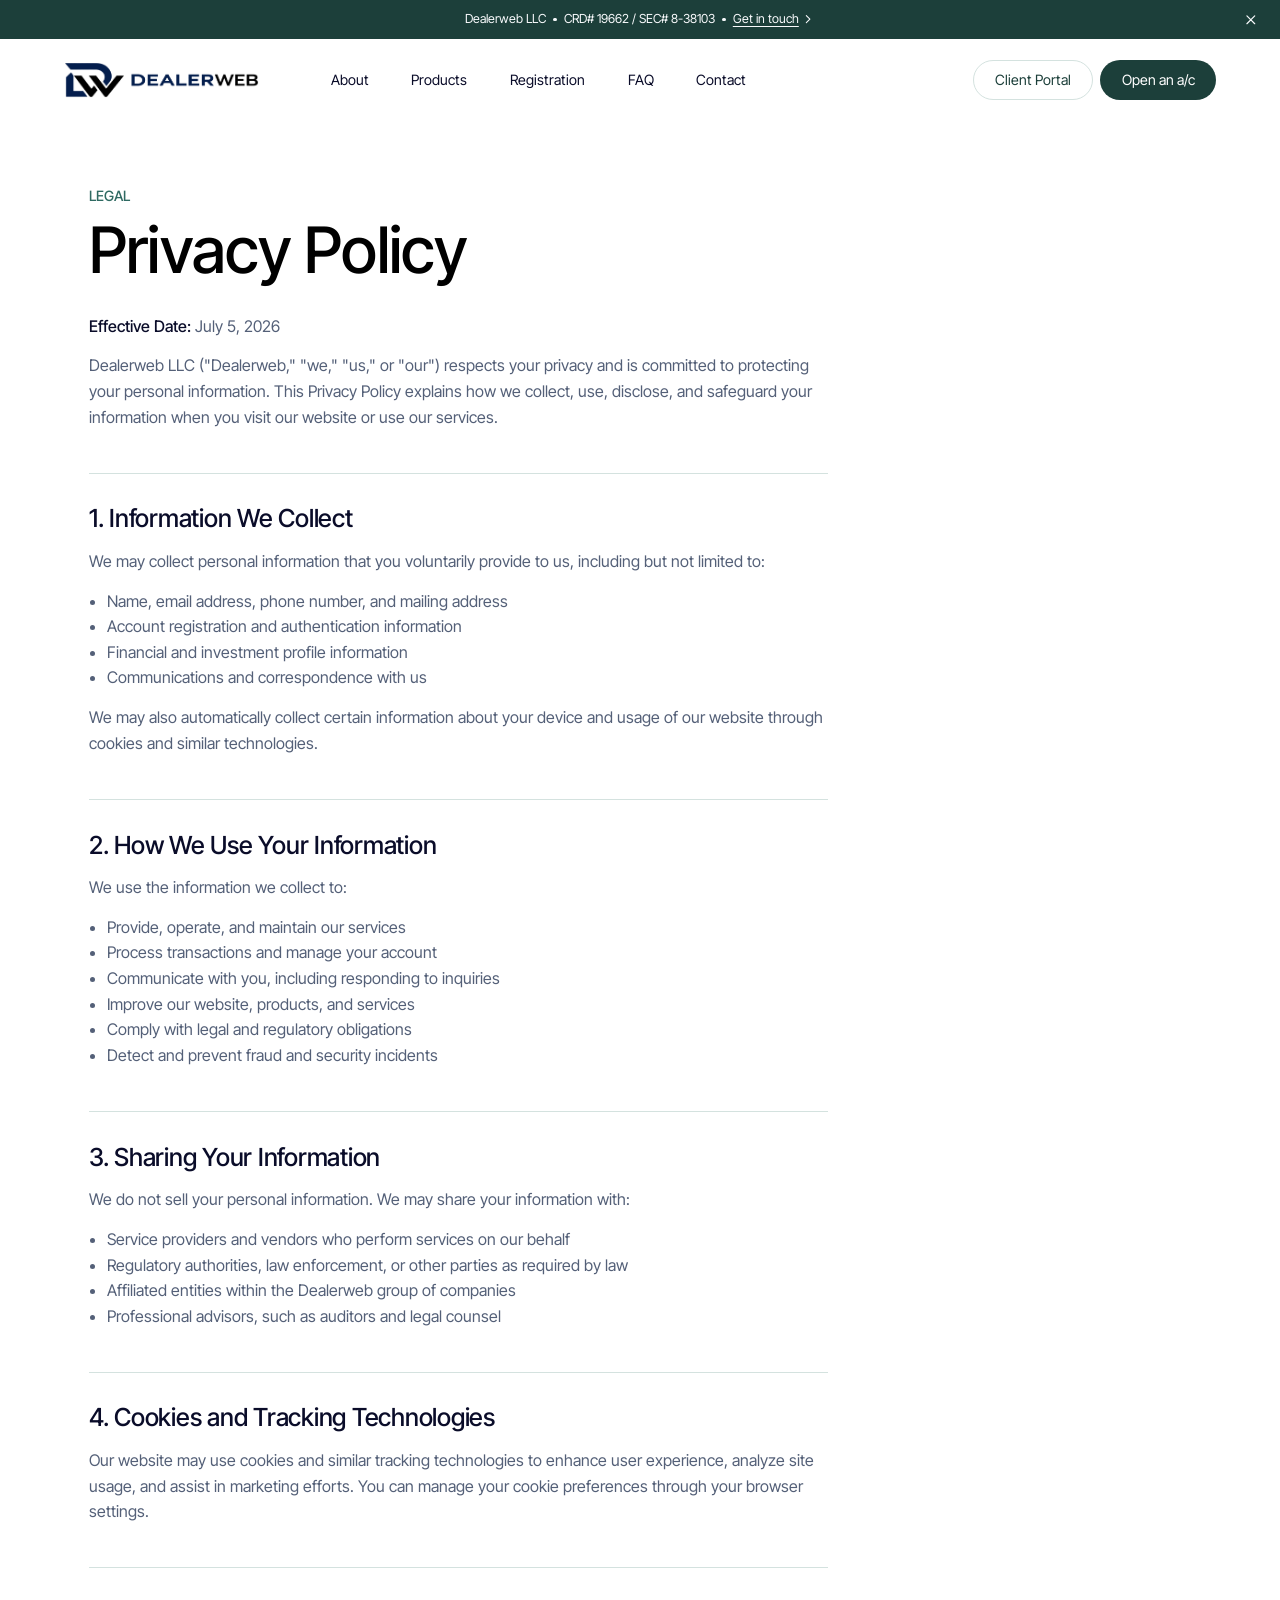
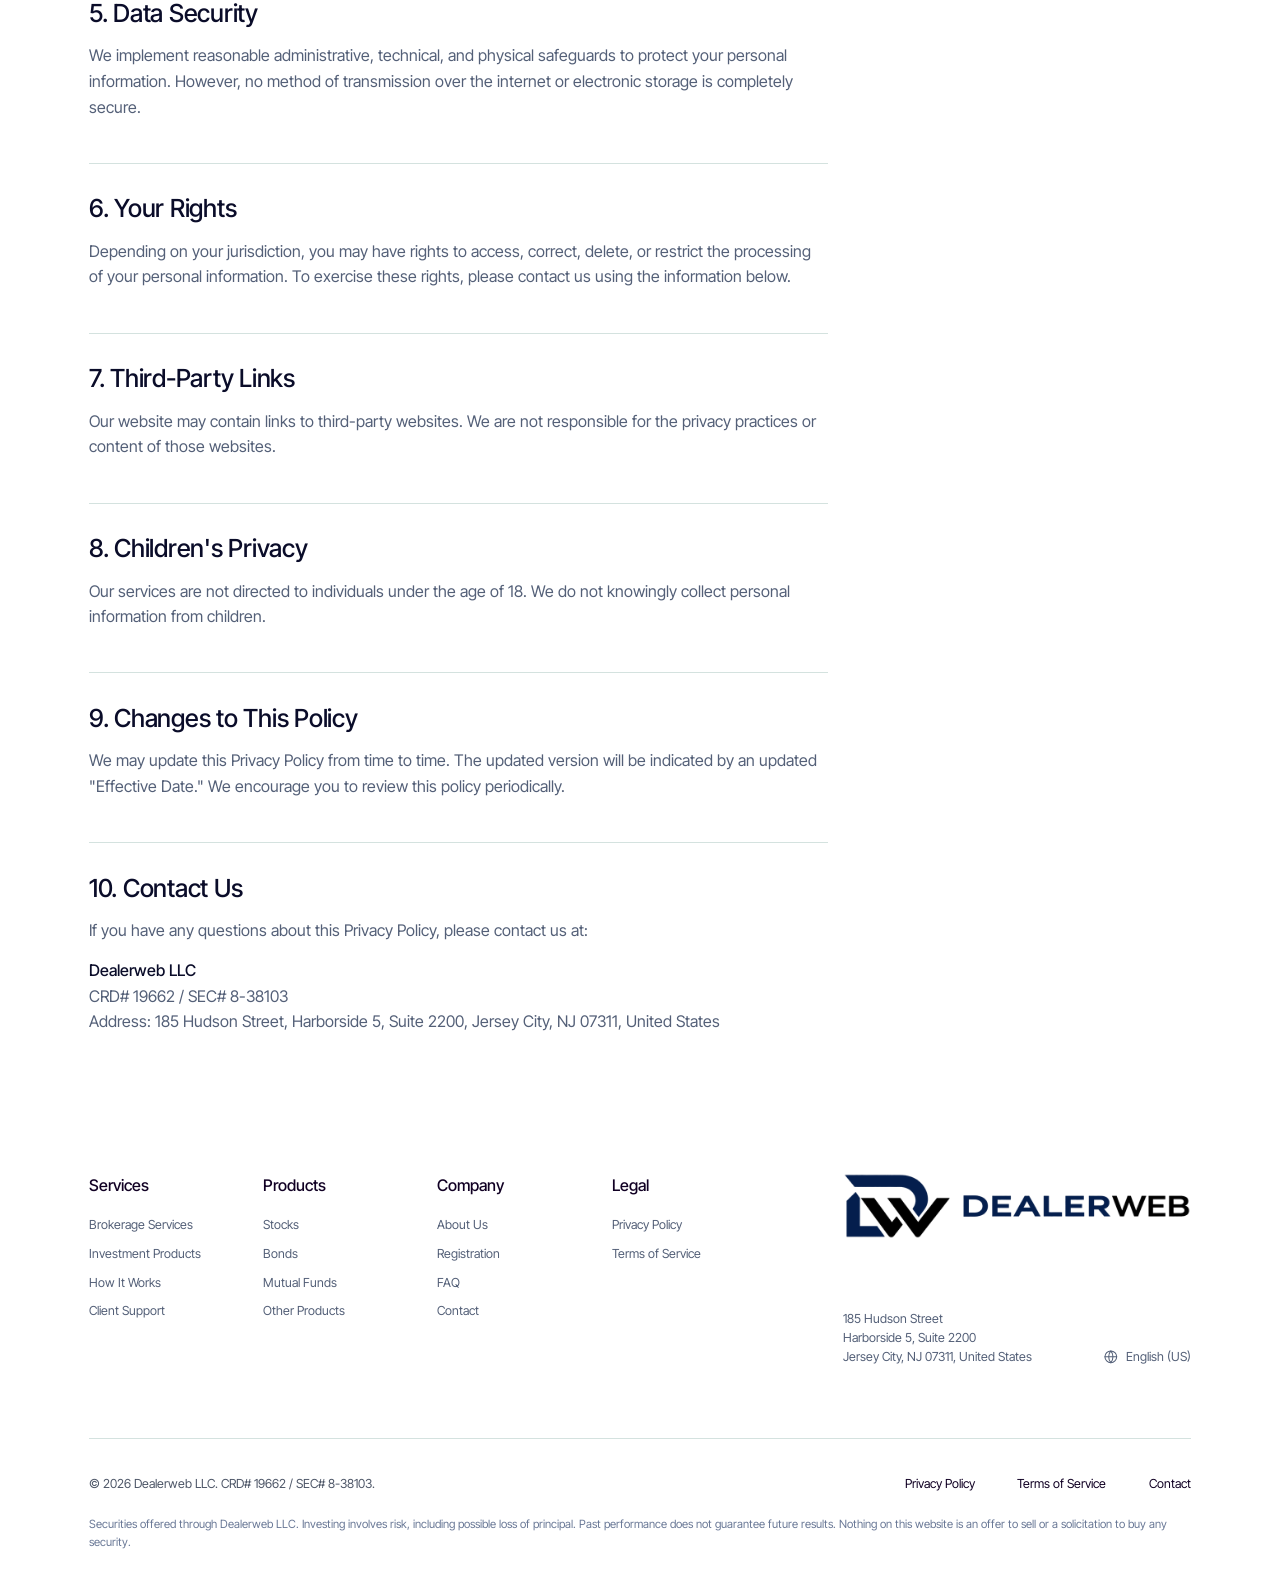
==== privacy-policy.html @ 9abd21df "Rebrand site to Dealerweb LLC with new design Replace Altoros Trust content with Dealerweb LLC (CRD#" ====
<!DOCTYPE html>
<html lang="en">
<head>
<meta charset="UTF-8">
<title>Privacy Policy | Dealerweb LLC</title>
<meta name="description" content="Privacy Policy for Dealerweb LLC.">
<meta name="viewport" content="width=device-width, initial-scale=1.0">
<link rel="shortcut icon" href="assets/images/logo/logoDWW32.png" type="image/png">
<link rel="icon" href="assets/images/logo/favicon-192.png" type="image/png" sizes="192x192">
<link rel="apple-touch-icon" href="assets/images/logo/logoDWW60.png">
<link rel="apple-touch-icon" sizes="76x76" href="assets/images/logo/logoDWW76.png">
<link rel="apple-touch-icon" sizes="120x120" href="assets/images/logo/logoDWW120.png">
<link rel="apple-touch-icon" sizes="152x152" href="assets/images/logo/logoDWW150.png">
<link rel="preconnect" href="https://fonts.googleapis.com">
<link rel="preconnect" href="https://fonts.gstatic.com" crossorigin>
<link href="https://fonts.googleapis.com/css2?family=Instrument+Serif:ital@0;1&family=Inter+Tight:wght@300;400;500;600;700&display=swap" rel="stylesheet">
<link href="assets/css/dealerweb.css" rel="stylesheet">
<script>document.documentElement.classList.add('js');</script>
</head>
<body>
<div class="page-wrapper">

  <div class="banner-wrapper" id="top-banner">
    <div class="banner-content">
      <div class="text-size-small">Dealerweb LLC</div>
      <div class="dot"></div>
      <div class="text-size-small">CRD# 19662 / SEC# 8-38103</div>
      <div class="dot"></div>
      <a href="index.html#contact" class="banner-cta"><span class="text-size-small">Get in touch</span><svg viewBox="0 0 24 24" fill="none" stroke="currentColor" stroke-width="1.8" stroke-linecap="round" stroke-linejoin="round" aria-hidden="true"><path d="m9 6 6 6-6 6"/></svg></a>
    </div>
    <button class="close-banner" type="button" aria-label="Close banner"><svg viewBox="0 0 24 24" fill="none" stroke="currentColor" stroke-width="1.8" stroke-linecap="round" aria-hidden="true"><path d="M6 6l12 12M18 6 6 18"/></svg></button>
  </div>

  <header class="navbar" id="navbar">
    <div class="navbar-container">
      <a href="index.html" class="navbar-logo" aria-label="Dealerweb LLC"><img src="assets/images/logo/logoDWHorizontal.png" alt="Dealerweb LLC" width="846" height="160"></a>
      <nav class="navbar-menu" id="navbar-menu">
        <div class="navbar-menu-left">
          <a href="index.html#about" class="navbar-link">About</a>
          <a href="index.html#products" class="navbar-link">Products</a>
          <a href="index.html#registration" class="navbar-link">Registration</a>
          <a href="index.html#faq" class="navbar-link">FAQ</a>
          <a href="index.html#contact" class="navbar-link">Contact</a>
        </div>
        <div class="navbar-menu-right">
          <a href="index.html#contact" class="button is-secondary is-border is-small"><span class="btn-arrow is-secondary is-small"><svg viewBox="0 0 24 24" fill="none" stroke="currentColor" stroke-width="1.6" stroke-linecap="round" stroke-linejoin="round" aria-hidden="true"><path d="M4 12h16M14 6l6 6-6 6"/></svg></span><span>Client Portal</span></a>
          <a href="index.html#contact" class="button is-small"><span class="btn-arrow is-small"><svg viewBox="0 0 24 24" fill="none" stroke="currentColor" stroke-width="1.6" stroke-linecap="round" stroke-linejoin="round" aria-hidden="true"><path d="M4 12h16M14 6l6 6-6 6"/></svg></span><span>Open an a/c</span></a>
        </div>
      </nav>
      <button class="navbar-menu-button" type="button" aria-label="Menu" aria-expanded="false" aria-controls="navbar-menu"><span class="menu-icon"><span></span><span></span><span></span></span></button>
    </div>
  </header>

<main class="main-wrapper">
  <section class="policy-section">
    <div class="padding-global">
      <div class="container-large">
        <div class="policy-content">
          <div class="text-badge">Legal</div>
          <h1>Privacy Policy</h1>
          <p><strong>Effective Date:</strong> July 5, 2026</p>

          <p>Dealerweb LLC ("Dealerweb," "we," "us," or "our") respects your privacy and is committed to protecting your personal information. This Privacy Policy explains how we collect, use, disclose, and safeguard your information when you visit our website or use our services.</p>

          <h2>1. Information We Collect</h2>
          <p>We may collect personal information that you voluntarily provide to us, including but not limited to:</p>
          <ul>
            <li>Name, email address, phone number, and mailing address</li>
            <li>Account registration and authentication information</li>
            <li>Financial and investment profile information</li>
            <li>Communications and correspondence with us</li>
          </ul>
          <p>We may also automatically collect certain information about your device and usage of our website through cookies and similar technologies.</p>

          <h2>2. How We Use Your Information</h2>
          <p>We use the information we collect to:</p>
          <ul>
            <li>Provide, operate, and maintain our services</li>
            <li>Process transactions and manage your account</li>
            <li>Communicate with you, including responding to inquiries</li>
            <li>Improve our website, products, and services</li>
            <li>Comply with legal and regulatory obligations</li>
            <li>Detect and prevent fraud and security incidents</li>
          </ul>

          <h2>3. Sharing Your Information</h2>
          <p>We do not sell your personal information. We may share your information with:</p>
          <ul>
            <li>Service providers and vendors who perform services on our behalf</li>
            <li>Regulatory authorities, law enforcement, or other parties as required by law</li>
            <li>Affiliated entities within the Dealerweb group of companies</li>
            <li>Professional advisors, such as auditors and legal counsel</li>
          </ul>

          <h2>4. Cookies and Tracking Technologies</h2>
          <p>Our website may use cookies and similar tracking technologies to enhance user experience, analyze site usage, and assist in marketing efforts. You can manage your cookie preferences through your browser settings.</p>

          <h2>5. Data Security</h2>
          <p>We implement reasonable administrative, technical, and physical safeguards to protect your personal information. However, no method of transmission over the internet or electronic storage is completely secure.</p>

          <h2>6. Your Rights</h2>
          <p>Depending on your jurisdiction, you may have rights to access, correct, delete, or restrict the processing of your personal information. To exercise these rights, please contact us using the information below.</p>

          <h2>7. Third-Party Links</h2>
          <p>Our website may contain links to third-party websites. We are not responsible for the privacy practices or content of those websites.</p>

          <h2>8. Children's Privacy</h2>
          <p>Our services are not directed to individuals under the age of 18. We do not knowingly collect personal information from children.</p>

          <h2>9. Changes to This Policy</h2>
          <p>We may update this Privacy Policy from time to time. The updated version will be indicated by an updated "Effective Date." We encourage you to review this policy periodically.</p>

          <h2>10. Contact Us</h2>
          <p>If you have any questions about this Privacy Policy, please contact us at:</p>
          <p>
            <strong>Dealerweb LLC</strong><br>
            CRD# 19662 / SEC# 8-38103<br>
            Address: 185 Hudson Street, Harborside 5, Suite 2200, Jersey City, NJ 07311, United States
          </p>
        </div>
      </div>
    </div>
  </section>
</main>

  <footer class="footer-section">
    <div class="padding-global">
      <div class="container-large center">
        <div class="footer-wrapper">
          <div class="footer-content-menu">
            <div class="footer-menu-row">
              <div class="text-footer-heading">Services</div>
              <div class="menu-wrap">
                <a href="index.html#about" class="footer-link">Brokerage Services</a>
                <a href="index.html#products" class="footer-link">Investment Products</a>
                <a href="index.html#how-it-works" class="footer-link">How It Works</a>
                <a href="index.html#contact" class="footer-link">Client Support</a>
              </div>
            </div>
            <div class="footer-menu-row">
              <div class="text-footer-heading">Products</div>
              <div class="menu-wrap">
                <a href="index.html#products" class="footer-link">Stocks</a>
                <a href="index.html#products" class="footer-link">Bonds</a>
                <a href="index.html#products" class="footer-link">Mutual Funds</a>
                <a href="index.html#products" class="footer-link">Other Products</a>
              </div>
            </div>
            <div class="footer-menu-row">
              <div class="text-footer-heading">Company</div>
              <div class="menu-wrap">
                <a href="index.html#about" class="footer-link">About Us</a>
                <a href="index.html#registration" class="footer-link">Registration</a>
                <a href="index.html#faq" class="footer-link">FAQ</a>
                <a href="index.html#contact" class="footer-link">Contact</a>
              </div>
            </div>
            <div class="footer-menu-row">
              <div class="text-footer-heading">Legal</div>
              <div class="menu-wrap">
                <a href="privacy-policy.html" class="footer-link">Privacy Policy</a>
                <a href="terms-of-service.html" class="footer-link">Terms of Service</a>
              </div>
            </div>
          </div>
          <div class="footer-tag">
            <img src="assets/images/logo/logoDWHorizontal.png" alt="Dealerweb LLC" width="846" height="160" loading="lazy">
            <div class="footer-address">
              <p class="text-color-paragraph text-size-small">185 Hudson Street<br>Harborside 5, Suite 2200<br>Jersey City, NJ 07311, United States</p>
              <div class="language"><svg viewBox="0 0 24 24" fill="none" stroke="currentColor" stroke-width="1.6" stroke-linecap="round" stroke-linejoin="round" aria-hidden="true"><circle cx="12" cy="12" r="9"/><path d="M3 12h18M12 3a14 14 0 0 1 0 18M12 3a14 14 0 0 0 0 18"/></svg><div class="text-size-small">English (US)</div></div>
            </div>
          </div>
        </div>
        <div class="footer-policy">
          <div class="footer-copy text-size-small">&copy; 2026 Dealerweb LLC. CRD# 19662 / SEC# 8-38103.</div>
          <div class="footer-policy-links">
            <a href="privacy-policy.html" class="footer-link text-black">Privacy Policy</a>
            <a href="terms-of-service.html" class="footer-link text-black">Terms of Service</a>
            <a href="index.html#contact" class="footer-link text-black">Contact</a>
          </div>
        </div>
        <p class="footer-disclaimer">Securities offered through Dealerweb LLC. Investing involves risk, including possible loss of principal. Past performance does not guarantee future results. Nothing on this website is an offer to sell or a solicitation to buy any security.</p>
      </div>
    </div>
  </footer>

</div>

<script>
(function () {
  var banner = document.getElementById('top-banner');
  var closeBtn = banner && banner.querySelector('.close-banner');
  if (closeBtn) closeBtn.addEventListener('click', function () { banner.style.display = 'none'; });

  var navbar = document.getElementById('navbar');
  var toggle = navbar.querySelector('.navbar-menu-button');
  function setNav(open) { navbar.classList.toggle('nav-open', open); toggle.setAttribute('aria-expanded', open ? 'true' : 'false'); }
  toggle.addEventListener('click', function () { setNav(!navbar.classList.contains('nav-open')); });
  navbar.querySelectorAll('.navbar-menu a').forEach(function (a) { a.addEventListener('click', function () { setNav(false); }); });

  document.querySelectorAll('.features-expand-btn').forEach(function (b) {
    b.addEventListener('click', function () { b.closest('.features-card').classList.toggle('open'); });
  });

  var items = document.querySelectorAll('[data-reveal]');
  if ('IntersectionObserver' in window) {
    var io = new IntersectionObserver(function (entries) {
      entries.forEach(function (e) { if (e.isIntersecting) { e.target.classList.add('in'); io.unobserve(e.target); } });
    }, { threshold: 0.12, rootMargin: '0px 0px -5% 0px' });
    items.forEach(function (el) { io.observe(el); });
    setTimeout(function () { items.forEach(function (el) { el.classList.add('in'); }); }, 4000);
  } else {
    items.forEach(function (el) { el.classList.add('in'); });
  }

  var form = document.getElementById('contact-form');
  if (form) form.addEventListener('submit', function (e) {
    e.preventDefault();
    var CONTACT_EMAIL = ''; /* TODO: set Dealerweb contact email */
    var name = form.querySelector('[name="name"]').value;
    var email = form.querySelector('[name="email"]').value;
    var subject = form.querySelector('[name="subject"]').value || 'Contact from Website';
    var message = form.querySelector('[name="message"]').value;
    var body = 'Name: ' + name + '%0AEmail: ' + email + '%0A%0A' + encodeURIComponent(message);
    window.location.href = 'mailto:' + CONTACT_EMAIL + '?subject=' + encodeURIComponent(subject) + '&body=' + body;
  });
})();
</script>

</body>
</html>
---- assets/css/dealerweb.css ----
/* =========================================
   DEALERWEB LLC — site styles
   Layout ported from the Ascone Finance reference design
   ========================================= */

:root {
  --primary--main: #1c3f3a;
  --primary--text: #2f6a62;
  --primary--background: #e0eae8;
  --primary--line: #d4e2df;
  --secondary--background-hero: #ebe8d8;
  --grayscale--main: #0a0c29;
  --grayscale--100: #546078;
  --grayscale--200: #697896;
  --link: #110024;
  --font-sans: "Inter Tight", "Helvetica Neue", Helvetica, Arial, sans-serif;
  --font-serif: "Instrument Serif", "Times New Roman", serif;
}

* { box-sizing: border-box; -webkit-font-smoothing: antialiased; -moz-osx-font-smoothing: grayscale; }

/* Fluid scale, same approach as the reference (1rem = 16px at 1440w) */
html { font-size: clamp(11px, calc(100vw / 1440 * 16), 20px); scroll-behavior: smooth; }
@media (max-width: 767px) { html { font-size: calc(100vw / 576 * 16); } }
@media (max-width: 479px) { html { font-size: calc(100vw / 375 * 16); } }

body { margin: 0; background: #fff; color: #000; font-family: var(--font-sans); font-size: 1rem; line-height: 1.5; }
h1, h2, h3, h4, h5, h6 { margin: 0; font-weight: 500; }
h1 { font-size: 5rem; line-height: 1.2; }
h2 { font-size: 3.75rem; line-height: 1.2; letter-spacing: -.04rem; }
h3 { font-size: 3rem; line-height: 1.2; letter-spacing: -.03rem; }
h4 { font-size: 1.75rem; line-height: 1.3; }
h5 { font-size: 1.5rem; line-height: 1.25; }
p { color: var(--grayscale--100); margin: 0; }
a { color: inherit; text-decoration: none; }
img { max-width: 100%; display: inline-block; }
section[id], div[id] { scroll-margin-top: 6rem; }

.page-wrapper { overflow-x: clip; }
.padding-global { padding-left: 5%; padding-right: 5%; }
.container-large { width: 100%; max-width: 77.5rem; margin-left: auto; margin-right: auto; }
.container-large.center { flex-flow: column; justify-content: center; align-items: center; display: flex; }

.text-size-small { font-size: .875rem; }
.text-size-regular { font-size: 1rem; }
.text-size-medium { font-size: 1.125rem; line-height: 1.6; }
.text-size-large { font-size: 1.25rem; }
.text-size-xlarge { letter-spacing: -.015rem; font-size: 1.5rem; line-height: 1.2; }
.text-size-xxlarge { letter-spacing: -.025rem; font-size: 2.5rem; line-height: 1.2; }
.text-size-xxxlarge { letter-spacing: -.0375rem; font-size: 3.75rem; line-height: 1.2; }
.text-weight-medium { font-weight: 500; }
.text-color-white { color: #fff; }
.text-color-white-80 { color: #fffc; }
.text-color-main { color: var(--primary--main); }
.text-color-black { color: #000; }
.text-color-paragraph { color: var(--grayscale--100); }
.align-self-right { align-self: flex-end; }
.max-width-25rem { max-width: 25rem; }
.max-width-26rem { max-width: 27rem; }
.max-width-30rem { max-width: 30rem; }
.max-width-31rem { max-width: 31.875rem; }
.image-cover { object-fit: cover; width: 100%; height: 100%; }
.image-cover.absolute { position: absolute; top: 0; left: 0; }

.text-badge { color: var(--primary--text); text-transform: uppercase; font-weight: 500; line-height: 1.6; }
.text-badge.text-color-white { color: #fff; }
.text-highlight { font-family: var(--font-serif); font-size: 5.6rem; font-style: italic; font-weight: 400; letter-spacing: -.02em; }
.text-highlight.cta { font-size: 4.95rem; }

/* ---------- Buttons ---------- */
.button { background-color: var(--primary--main); color: #fff; text-align: center; cursor: pointer; border: 0; border-radius: 6.25rem; justify-content: center; align-items: center; min-height: 3.5rem; padding: .75rem 2rem; font-family: inherit; font-size: 1.125rem; line-height: 1.2; transition: padding .3s; display: inline-flex; position: relative; overflow: hidden; }
.button:hover { padding-left: 3.75rem; }
.button.is-secondary { background-color: #fff; color: var(--primary--main); }
.button.is-secondary.is-border { border: 1px solid var(--primary--line); }
.button.is-small { min-height: 2.75rem; padding: .5rem 1.5rem; font-size: 1rem; }
.button.is-small:hover { padding-left: 3rem; }
.btn-arrow { background-color: #fff; color: var(--primary--main); border-radius: 62.4375rem; justify-content: center; align-items: center; width: 2.5rem; height: 2.5rem; display: flex; position: absolute; left: -2.5rem; transition: left .3s; }
.btn-arrow svg { width: 1.25rem; height: 1.25rem; }
.btn-arrow.is-secondary { background-color: var(--primary--main); color: #fff; }
.btn-arrow.is-small { width: 2rem; height: 2rem; }
.button:hover .btn-arrow { left: .5rem; }

/* ---------- Top banner ---------- */
.banner-wrapper { background-color: var(--primary--main); justify-content: center; align-items: center; height: 2.75rem; display: flex; position: relative; }
.banner-content { gap: .5rem; color: #f8fafc; justify-content: flex-start; align-items: center; display: flex; }
.banner-content .dot { background-color: #f8fafc; border-radius: 50%; width: .25rem; height: .25rem; }
.banner-cta { gap: .12rem; align-items: center; display: flex; text-decoration: underline; text-underline-offset: .2em; }
.banner-cta svg { width: 1rem; height: 1rem; }
.close-banner { cursor: pointer; position: absolute; right: 1.25rem; background: none; border: 0; color: #f8fafc; padding: .25rem; display: flex; }
.close-banner svg { width: 1.1rem; height: 1.1rem; }

/* ---------- Navbar ---------- */
.navbar { background-color: #fff; align-items: center; width: 100%; min-height: 5.75rem; padding-left: 5%; padding-right: 5%; display: flex; position: sticky; top: 0; z-index: 500; }
.navbar-container { justify-content: space-between; align-items: center; width: 100%; display: flex; }
.navbar-logo { display: flex; align-items: center; }
.navbar-logo img { height: 2.6rem; width: auto; }
.navbar-menu { flex: 1; justify-content: space-between; align-items: center; margin-left: 3.5rem; display: flex; }
.navbar-menu-left { display: flex; align-items: center; }
.navbar-link { color: var(--grayscale--main); padding: 1.5rem; font-size: 1rem; line-height: 1.5; transition: color .2s; }
.navbar-link:hover { color: var(--grayscale--100); }
.navbar-menu-right { gap: .5rem; align-items: center; display: flex; }
.navbar-menu-button { display: none; background: none; border: 0; padding: 0; cursor: pointer; }
.menu-icon { flex-direction: column; justify-content: center; align-items: center; width: 48px; height: 48px; margin-right: -.5rem; display: flex; }
.menu-icon span { background-color: #000; width: 24px; height: 2px; transition: transform .3s, opacity .3s; }
.menu-icon span:nth-child(2) { margin: 6px 0; }
.nav-open .menu-icon span:nth-child(1) { transform: translateY(8px) rotate(45deg); }
.nav-open .menu-icon span:nth-child(2) { opacity: 0; }
.nav-open .menu-icon span:nth-child(3) { transform: translateY(-8px) rotate(-45deg); }

/* ---------- Hero ---------- */
.hero-section { padding-top: 4.5rem; padding-bottom: 6.25rem; }
.hero-wrapper { gap: 5rem; grid-template-columns: 3.45fr 3.8fr; align-items: stretch; display: grid; }
.hero-content { gap: 1.25rem; flex-flow: column; justify-content: space-between; display: flex; }
.hero-heading { gap: .5rem; flex-flow: column; display: flex; }
.hero-title { letter-spacing: -.05rem; font-size: 5rem; font-weight: 500; line-height: 1.1; }
.hero-content-footer { gap: 3rem; flex-flow: column; align-items: flex-start; max-width: 29.9rem; display: flex; }
.hero-footer-cta { gap: 2rem; justify-content: flex-start; align-items: stretch; display: flex; }
.rating-wrapper { gap: .25rem; flex-flow: column; justify-content: center; display: flex; }
.rating-icon { gap: .5rem; align-items: center; display: flex; color: var(--primary--main); }
.rating-icon svg { width: 1.25rem; height: 1.25rem; }

.hero-ornaments { grid-template-columns: 1fr 1fr; max-width: 38rem; display: grid; justify-self: end; width: 100%; }
.ornament-wrapper { aspect-ratio: 1; flex-flow: column; align-items: flex-start; width: 100%; padding: 2.25rem; display: flex; position: relative; overflow: hidden; }
.ornament-wrapper.ornament-1 { justify-content: flex-end; }
.ornament-wrapper.ornament-2 { gap: 1rem; background-color: var(--secondary--background-hero); border-top-left-radius: 25rem; border-bottom-left-radius: 25rem; justify-content: space-between; }
.ornament-wrapper.ornament-3 { background-color: var(--primary--background); border-top-right-radius: 10rem; justify-content: space-between; }
.ornament-wrapper.ornament-4 { background-color: var(--primary--main); justify-content: space-between; }
.ornament-card-heading { gap: 1rem; flex-flow: column; width: 100%; display: flex; }
.ornament-card-heading.tight { gap: .25rem; }
.ornament-spin { position: relative; z-index: 1; align-self: flex-end; width: 5.625rem; height: 5.625rem; animation: dw-spin 18s linear infinite; }
.ornament-globe { width: 5.5rem; height: 5.5rem; color: var(--primary--main); }
.ornament-globe .spin-slow { transform-origin: 50% 50%; animation: dw-spin 24s linear infinite; }
.ornament-bars { display: flex; align-items: flex-end; gap: .45rem; height: 4rem; }
.ornament-bars i { width: .7rem; background: var(--primary--main); border-radius: .15rem .15rem 0 0; transform-origin: bottom; animation: dw-grow 2.4s ease-in-out infinite alternate; }
.ornament-bars i:nth-child(1) { height: 35%; animation-delay: 0s; }
.ornament-bars i:nth-child(2) { height: 60%; animation-delay: .2s; }
.ornament-bars i:nth-child(3) { height: 45%; animation-delay: .4s; }
.ornament-bars i:nth-child(4) { height: 80%; animation-delay: .6s; }
.ornament-bars i:nth-child(5) { height: 100%; animation-delay: .8s; }
.users-active { margin-top: 1rem; display: flex; justify-content: flex-end; }
.chip { border: 2px solid var(--primary--background); background: #fff; color: var(--primary--main); border-radius: 6.25rem; justify-content: center; align-items: center; width: 3.5rem; height: 3.5rem; display: flex; }
.chip + .chip { margin-left: -1rem; }
.chip svg { width: 1.5rem; height: 1.5rem; }
.chip.dark { background-color: var(--primary--main); color: #fff; }
.ornament-number-wrapper { justify-content: space-between; align-items: center; width: 100%; display: flex; color: #fff; }
.ornament-number-wrapper svg { width: 2rem; height: 2rem; }
.ornament-graph { gap: .69rem; flex-flow: column; width: 100%; display: flex; color: #fff; }
.ornament-graph svg { width: 100%; height: 4.5rem; }
.ornament-graph path.line { stroke-dasharray: 400; stroke-dashoffset: 400; animation: dw-draw 3s ease forwards .4s; }

@keyframes dw-spin { to { transform: rotate(360deg); } }
@keyframes dw-grow { from { transform: scaleY(.55); } to { transform: scaleY(1); } }
@keyframes dw-draw { to { stroke-dashoffset: 0; } }

/* ---------- Marquee ---------- */
.brand-section { overflow: hidden; }
.marquee-horizontal { border-top: .0625rem solid var(--primary--line); border-bottom: .0625rem solid var(--primary--line); align-items: center; width: 100%; height: 11rem; display: flex; position: relative; overflow: hidden; }
.track-horizontal { gap: 7.5rem; align-items: center; display: flex; position: absolute; white-space: nowrap; will-change: transform; animation: marquee-horizontal 40s linear infinite; }
@keyframes marquee-horizontal { from { transform: translateX(0); } to { transform: translateX(-50%); } }
.brand-card { gap: .9rem; justify-content: center; align-items: center; min-width: 11.25rem; padding: 1.88rem 0; display: flex; color: var(--primary--main); font-size: 2rem; font-weight: 600; letter-spacing: -.03rem; }
.brand-card svg { width: 2.2rem; height: 2.2rem; flex: none; }

/* ---------- Features (About) ---------- */
.features-section { padding-top: 6.25rem; padding-bottom: 6.25rem; }
.heading-wrapper { gap: 1.5rem; flex-flow: column; justify-content: flex-start; align-items: center; max-width: 33.75rem; display: flex; }
.heading-wrapper.row-between { flex-flow: row; justify-content: space-between; align-items: flex-end; width: 100%; max-width: none; }
.heading-wrapper.text-align-center-desktop { text-align: center; }
.features-grid { gap: 1rem; grid-template-columns: 26.25fr 50.25fr; width: 100%; min-height: 35rem; margin-top: 4rem; display: grid; }
.features-card { padding: 3rem; position: relative; overflow: hidden; }
.features-card.features-1 { background-color: var(--primary--main); }
.features-card.features-2 { background-color: var(--primary--background); border-bottom-left-radius: 10rem; }
.features-content { gap: 3rem; flex-flow: column; justify-content: space-between; height: 100%; display: flex; }
.illustration { gap: 2rem; grid-template-columns: repeat(6, 1fr); align-items: end; display: grid; }
.diagram-cell { background-color: #fff3; width: 1.5rem; height: 2rem; }
.diagram-cell._2 { height: 3.875rem; }
.diagram-cell._3 { height: 8.5625rem; }
.diagram-cell.main { background-color: var(--primary--background); height: 14.5rem; position: relative; }
.diagram-cell._5 { height: 7.625rem; }
.diagram-cell._6 { height: 10.3125rem; }
.diagram-label { justify-content: center; width: 100%; display: flex; position: absolute; top: -3.4rem; }
.text-diagram { color: #fff; font-size: 1.5rem; line-height: 1.6; white-space: nowrap; }
.features-hover-content { z-index: 2; gap: 1.5rem; background-color: var(--primary--main); opacity: 0; visibility: hidden; flex-flow: column; justify-content: flex-start; width: 100%; height: 100%; padding: 3rem; display: flex; position: absolute; top: 0; left: 0; transition: opacity .45s ease, visibility .45s; }
.features-hover-content._2 { background-color: var(--primary--background); }
.features-card:hover .features-hover-content, .features-card.open .features-hover-content { opacity: 1; visibility: visible; }
.features-expand-btn { z-index: 3; background-color: var(--secondary--background-hero); color: var(--primary--main); cursor: pointer; border: 0; border-radius: 62rem; justify-content: center; align-items: center; width: 3rem; height: 3rem; transition: transform .7s cubic-bezier(.23, 1, .32, 1); display: flex; position: absolute; bottom: 1.5rem; right: 1.5rem; }
.features-expand-btn svg { width: 1.25rem; height: 1.25rem; }
.features-expand-btn.secondary { background-color: var(--primary--main); color: #fff; }
.features-card:hover .features-expand-btn, .features-card.open .features-expand-btn { transform: rotate(45deg); }
.features-hover-lists { gap: 1.5rem; flex-flow: column; display: flex; }
.features-hover-list { gap: 1rem; align-items: flex-start; display: flex; color: var(--primary--main); }
.features-hover-list > svg { width: 1.5rem; height: 1.5rem; margin-top: .25rem; flex: none; }
.features-hover-subtitle { gap: .25rem; flex-flow: column; display: flex; }
.globe-container { justify-content: center; align-items: center; width: 100%; display: flex; position: absolute; bottom: -9rem; left: 0; }
.globe-stage { position: relative; }
.globe-line { border: 1px solid #c2d6d2; border-radius: 50%; padding: 4rem; position: relative; }
.globe-img { width: 11.25rem; height: 11.25rem; display: block; color: var(--primary--main); }
.float-card { position: absolute; z-index: 1; background: #fff; color: var(--primary--main); padding: 1rem 1.15rem; box-shadow: 0 .5rem 1.5rem rgba(28, 63, 58, .08); animation: dw-float 5s ease-in-out infinite alternate; }
.float-card.dark { background: var(--primary--main); color: #fff; animation-delay: 1.2s; }
.float-card .big { font-size: 1.9rem; line-height: 1.15; letter-spacing: -.02rem; white-space: nowrap; }
.float-card .small { font-size: .8rem; opacity: .85; white-space: nowrap; }
.float-card._1 { top: 6%; left: -6%; }
.float-card._2 { top: 14%; right: -10%; }
.float-chips { position: absolute; top: 60%; left: 2%; display: flex; z-index: 1; }
.float-chips .chip { border-color: var(--primary--background); width: 3.25rem; height: 3.25rem; }
@keyframes dw-float { from { transform: translateY(0); } to { transform: translateY(-.6rem); } }

/* ---------- Values (Products) ---------- */
.values-section { padding-top: 6.25rem; padding-bottom: 6.25rem; }
.value-grid { gap: 1rem; grid-template-columns: 1fr 1fr 1fr; width: 100%; margin-top: 4rem; display: grid; }
.value-card { gap: 4rem; border: 1px solid var(--primary--line); flex-flow: column; justify-content: space-between; align-items: flex-start; padding: 3rem; display: flex; position: relative; overflow: hidden; }
.value-card-content { z-index: 1; gap: 4rem; flex-flow: column; justify-content: flex-start; align-items: flex-start; height: 100%; display: flex; position: relative; }
.value-icon { width: 4.5rem; height: 4.5rem; color: var(--primary--main); }
.value-step { font-family: var(--font-serif); font-style: italic; font-size: 4rem; line-height: 1; color: var(--primary--main); }
.value-card-texts { z-index: 1; gap: .75rem; flex-flow: column; justify-content: flex-start; align-items: flex-start; display: flex; position: relative; flex: 1; }
.value-button { aspect-ratio: 1; cursor: pointer; border: 1px solid var(--primary--line); border-radius: 62.4375rem; justify-content: center; align-items: center; width: 3.5rem; display: flex; color: #000; transition: background-color .4s, color .4s, border-color .4s; }
.value-button svg { width: 1.5rem; height: 1.5rem; }
.value-background { background-color: var(--secondary--background-hero); opacity: 0; border-top-right-radius: 10rem; width: 100%; height: 100%; position: absolute; top: 0; left: 0; transition: opacity .45s ease; }
.value-background.is-right-bottom { border-top-right-radius: 0; border-bottom-right-radius: 10rem; }
.value-card:hover .value-background { opacity: 1; }
.value-card:hover .value-button { background-color: var(--primary--main); border-color: var(--primary--main); color: #fff; }
.values-note { width: 100%; margin-top: 1.5rem; font-size: .95rem; }

/* ---------- Numbers ---------- */
.number-section { background-color: var(--primary--main); padding-top: 6.25rem; padding-bottom: 6.25rem; position: relative; overflow: hidden; }
.numbers-background { mix-blend-mode: luminosity; object-fit: cover; width: 100%; height: 100%; position: absolute; top: 0; left: 0; opacity: .38; }
.number-wrapper { z-index: 1; justify-content: space-between; align-items: flex-start; width: 100%; display: flex; position: relative; gap: 3rem; }
.number-heading-wrapper { gap: 5rem; margin-top: 5rem; display: flex; }
.number-row { gap: 1.5rem; color: #fff; flex-flow: column; display: flex; }
.text-number { letter-spacing: -.075rem; font-size: 6.25rem; line-height: 1.2; white-space: nowrap; }
.text-number-desc { font-size: 1.5rem; font-weight: 500; line-height: 1.25; }

/* ---------- FAQ ---------- */
.faq-section { padding-top: 6.25rem; padding-bottom: 3.75rem; }
.faq-wrapper { gap: 7.5rem; grid-template-columns: 2.875fr 4.125fr; justify-content: space-between; width: 100%; display: grid; }
.faq-list { display: grid; grid-template-columns: 100%; }
.faq-accordion { border-bottom: .0625rem solid var(--primary--line); padding-bottom: 2.75rem; }
.faq-question { gap: 1.5rem; cursor: pointer; justify-content: space-between; align-items: center; padding: 2.75rem 1.5rem 0; display: flex; list-style: none; }
.faq-question::-webkit-details-marker { display: none; }
.faq-question-text { color: var(--grayscale--main); letter-spacing: -.0175rem; font-size: 1.75rem; font-weight: 500; line-height: 1.3; }
.faq-icon { color: #8793ab; width: 2rem; height: 2rem; flex: none; transition: transform .3s; }
.faq-accordion[open] .faq-icon { transform: rotate(45deg); }
.faq-answer { padding-left: 1.5rem; padding-right: 1.5rem; }
.faq-answer p { margin-top: 1rem; font-size: 1.125rem; line-height: 1.6; }

/* ---------- Contact ---------- */
.contact-section { padding-top: 6.25rem; padding-bottom: 3.75rem; }
.contact-wrapper { gap: 7.5rem; grid-template-columns: 2.875fr 4.125fr; width: 100%; display: grid; }
.contact-info { gap: 2.5rem; flex-flow: column; display: flex; }
.contact-address { gap: 1rem; align-items: flex-start; display: flex; color: var(--primary--main); }
.contact-address svg { width: 1.5rem; height: 1.5rem; margin-top: .25rem; flex: none; }
.contact-map { width: 100%; height: 16rem; border: 0; border-top-right-radius: 6rem; filter: grayscale(.4); }
.contact-form { gap: 1rem; grid-template-columns: 1fr 1fr; display: grid; align-content: start; }
.contact-form .full { grid-column: 1 / -1; }
.contact-form input, .contact-form textarea { width: 100%; border: 1px solid var(--primary--line); border-radius: 0; background: #fff; color: var(--grayscale--main); padding: 1.1rem 1.25rem; font-family: inherit; font-size: 1.125rem; line-height: 1.4; outline: none; transition: border-color .2s; -webkit-appearance: none; appearance: none; }
.contact-form input::placeholder, .contact-form textarea::placeholder { color: #8793ab; }
.contact-form input:focus, .contact-form textarea:focus { border-color: var(--primary--main); }
.contact-form textarea { resize: vertical; min-height: 10rem; }

/* ---------- CTA ---------- */
.cta-section { justify-content: center; padding: 5rem 5%; display: flex; }
.cta-wrapper { gap: 2.5rem; background-color: var(--primary--main); justify-content: space-between; align-items: flex-end; width: 100%; max-width: 77.5rem; display: flex; position: relative; }
.cta-content { gap: 2.5rem; flex-flow: column; flex: 1; align-items: flex-start; padding: 5rem 0 5rem 6.25rem; display: flex; }
.cta-heading { gap: 1.5rem; color: #fff; flex-flow: column; max-width: 39.625rem; display: flex; }
.hero-cta { letter-spacing: -.045rem; font-size: 4.5rem; line-height: 1.1; }
.cta-ornament { width: 20rem; flex: none; }
.cta-stars { display: flex; }
.cta-star { width: 10rem; height: 10rem; color: #fff; display: block; }
.cta-ornament-img { aspect-ratio: 1; background-color: var(--secondary--background-hero); border-top-right-radius: 10rem; width: 20rem; margin-top: .81rem; overflow: hidden; }

/* ---------- Footer ---------- */
.footer-section { padding-top: 2.5rem; padding-bottom: 2.5rem; }
.footer-wrapper { gap: 3.5rem; justify-content: space-between; align-items: flex-start; width: 100%; display: flex; }
.footer-content-menu { gap: 3.5rem; align-items: flex-start; display: flex; }
.footer-menu-row { gap: 1.25rem; flex-flow: column; width: 8.75rem; display: flex; }
.text-footer-heading { color: var(--link); font-size: 1.125rem; font-weight: 500; }
.menu-wrap { gap: .62rem; flex-flow: column; display: flex; }
.footer-link { color: var(--grayscale--100); font-size: .875rem; line-height: 1.6; transition: color .2s; }
.footer-link:hover { color: var(--primary--main); }
.footer-link.text-black { color: var(--link); }
.footer-tag { gap: 5rem; flex-flow: column; display: flex; }
.footer-tag > img { width: 24.5rem; height: auto; }
.footer-address { gap: 2rem; justify-content: space-between; align-items: flex-end; display: flex; }
.language { gap: .5rem; justify-content: center; align-items: center; display: flex; color: var(--grayscale--100); white-space: nowrap; }
.language svg { width: 1.1rem; height: 1.1rem; }
.footer-policy { border-top: 1px solid var(--primary--line); justify-content: space-between; align-items: center; width: 100%; margin-top: 5rem; padding-top: 2.5rem; display: flex; }
.footer-policy-links { gap: 3rem; display: flex; }
.footer-copy { color: #4e5768; }
.footer-disclaimer { width: 100%; margin-top: 1.5rem; font-size: .8rem; line-height: 1.6; color: var(--grayscale--200); }

/* ---------- Legal pages ---------- */
.policy-section { padding-top: 4.5rem; padding-bottom: 6.25rem; }
.policy-content { max-width: 52rem; }
.policy-content h1 { font-size: 4.5rem; letter-spacing: -.05rem; line-height: 1.1; margin: .5rem 0 2rem; }
.policy-content h2 { font-size: 1.75rem; letter-spacing: -.0175rem; line-height: 1.3; margin: 3rem 0 1rem; color: var(--grayscale--main); padding-top: 2rem; border-top: 1px solid var(--primary--line); }
.policy-content p, .policy-content li { color: var(--grayscale--100); font-size: 1.125rem; line-height: 1.6; }
.policy-content p { margin-bottom: 1rem; }
.policy-content ul { padding-left: 1.25rem; margin: 0 0 1rem; }
.policy-content strong { color: var(--grayscale--main); font-weight: 500; }

/* ---------- Scroll reveal (only when JS is running) ---------- */
.js [data-reveal] { opacity: 0; transform: translateY(1.75rem); transition: opacity .8s cubic-bezier(.23, 1, .32, 1), transform .8s cubic-bezier(.23, 1, .32, 1); transition-delay: var(--d, 0s); }
.js [data-reveal].in { opacity: 1; transform: none; }
@media (prefers-reduced-motion: reduce) {
  .js [data-reveal] { opacity: 1; transform: none; transition: none; }
  .track-horizontal, .ornament-spin, .ornament-globe .spin-slow, .ornament-bars i, .float-card { animation: none; }
  .ornament-graph path.line { animation: none; stroke-dashoffset: 0; }
}

/* =========================================
   Responsive
   ========================================= */
@media screen and (max-width: 991px) {
  h1 { font-size: 3.25rem; }
  h3 { font-size: 2.25rem; }
  .hero-footer-cta { flex-flow: column; align-items: flex-start; }
  .faq-wrapper, .contact-wrapper { gap: 2.5rem; }
  .cta-content { padding-left: 5%; }
  .navbar-menu-button { display: block; }
  .navbar-menu { background-color: #fff; border-bottom: 1px solid #000; flex-flow: column; justify-content: flex-start; align-items: flex-start; height: calc(100vh - 100%); margin-left: 0; padding: 1rem 5% 15rem; position: absolute; top: 100%; left: 0; right: 0; overflow: auto; display: none; }
  .nav-open .navbar-menu { display: flex; }
  .navbar-menu-left { flex-flow: column; align-items: flex-start; width: 100%; }
  .navbar-link { padding: .75rem 0; font-size: 1.125rem; }
  .navbar-menu-right { flex-direction: column; align-items: stretch; width: 100%; margin-top: 1.5rem; }
}

@media screen and (max-width: 767px) {
  h1 { font-size: 2.5rem; }
  h2 { font-size: 3rem; }
  h3 { font-size: 2.5rem; }
  h5 { font-size: 1.25rem; }
  .text-size-medium { font-size: 1rem; }
  .text-size-large { font-size: 1.125rem; }
  .text-badge { font-size: .875rem; }
  .navbar { min-height: 5rem; }
  .hero-section { padding-top: 1.5rem; padding-bottom: 3.5rem; overflow: hidden; }
  .hero-wrapper { grid-template-columns: 1fr; }
  .hero-wrapper { gap: 2.5rem; }
  .hero-ornaments { max-width: none; }
  .ornament-wrapper.ornament-2, .ornament-wrapper.ornament-3 { border-radius: 0; }
  .hero-footer-cta { flex-flow: row; }
  .hero-title { letter-spacing: -.035rem; font-size: 3.5rem; }
  .text-highlight { font-size: 3.8rem; }
  .text-highlight.cta { font-size: 3.5rem; }
  .marquee-horizontal { height: 9rem; }
  .track-horizontal { gap: 4rem; }
  .brand-card { font-size: 1.6rem; }
  .features-section, .values-section, .number-section, .faq-section, .contact-section { padding-top: 4rem; padding-bottom: 4rem; }
  .heading-wrapper.row-between { gap: 1.25rem; flex-flow: column; align-items: flex-start; }
  .heading-wrapper.text-align-center-desktop { gap: 1.25rem; text-align: left; align-items: flex-start; }
  .features-section .container-large.center { align-items: flex-start; }
  .features-grid { grid-template-columns: 1fr; margin-top: 2.5rem; }
  .features-card { min-height: 29rem; padding: 2rem; }
  .features-card.features-2 { border-radius: 0; }
  .features-hover-content { padding: 2rem; }
  .features-hover-content._2 { overflow: auto; }
  .globe-container { bottom: -5rem; }
  .globe-stage { width: 80%; }
  .globe-line { aspect-ratio: 1; justify-content: center; align-items: center; width: 100%; padding: 2rem; display: flex; }
  .globe-img { width: 5.5rem; height: 5.5rem; }
  .float-card .big { font-size: 1.4rem; }
  .float-card._1 { left: -8%; }
  .float-card._2 { right: -8%; }
  .value-grid { grid-template-columns: 1fr; margin-top: 2.5rem; }
  .value-card { padding: 2rem; }
  .value-card-content { gap: 1.5rem; }
  .value-icon { width: 4rem; height: 4rem; }
  .number-wrapper { flex-flow: column-reverse; }
  .number-heading-wrapper { gap: 3rem; flex-flow: column; align-items: flex-end; width: 100%; margin-top: 3rem; }
  .number-row { align-items: flex-end; }
  .text-number { letter-spacing: .05rem; font-size: 5rem; }
  .text-number-desc { font-size: 1.25rem; }
  .faq-wrapper, .contact-wrapper { grid-template-columns: 1fr; }
  .faq-question { padding: 1.75rem 1.25rem .75rem; }
  .faq-question-text { letter-spacing: -.0125rem; font-size: 1.25rem; }
  .faq-icon { width: 1.75rem; height: 1.75rem; }
  .faq-answer { padding-left: 1.25rem; padding-right: 1.25rem; }
  .faq-accordion { padding-bottom: 1.75rem; }
  .contact-form { grid-template-columns: 1fr; }
  .cta-section { padding: 0; }
  .cta-wrapper { flex-flow: column; align-items: stretch; }
  .cta-content { align-items: stretch; padding: 2rem 5%; }
  .hero-cta { letter-spacing: -.0325rem; font-size: 3.25rem; }
  .cta-ornament { justify-content: flex-end; width: 100%; display: flex; position: relative; }
  .cta-stars { flex-flow: column; align-items: flex-end; }
  .cta-ornament-img { border-top-left-radius: 10rem; border-top-right-radius: 0; margin-top: 0; }
  .footer-section { padding-top: 4rem; padding-bottom: 1.5rem; }
  .footer-wrapper { gap: 2.5rem; flex-flow: column; }
  .footer-content-menu { gap: 3.5rem 1.5rem; grid-template-columns: 1fr 1fr; width: 100%; display: grid; }
  .footer-menu-row { width: auto; }
  .footer-tag { gap: 1.5rem; }
  .footer-tag > img { width: 18rem; }
  .footer-address { gap: 1.5rem; flex-flow: column; align-items: flex-start; }
  .footer-policy { gap: 1.5rem; flex-flow: column-reverse; align-items: flex-start; margin-top: 2.5rem; padding-top: 1.5rem; }
  .footer-policy-links { justify-content: space-between; width: 100%; }
  .policy-content h1 { font-size: 3.25rem; }
}

@media screen and (max-width: 479px) {
  .hero-section { padding-bottom: 0; }
  .hero-ornaments { grid-template-columns: 1fr; }
  .hero-section { padding-bottom: 2rem; }
  .hero-footer-cta { flex-flow: column; align-items: stretch; width: 100%; }
  .illustration { gap: 1.78rem; }
  .diagram-cell { width: 1.33rem; }
  .text-diagram { font-size: 1.4rem; line-height: 1.2; }
  .globe-container { bottom: 0; }
  .globe-stage { width: 90%; }
  .marquee-horizontal { border-top-style: none; border-bottom-style: none; }
  .banner-wrapper { height: 3.75rem; }
  .banner-content { gap: .12rem; flex-flow: column; }
  .banner-content .dot { display: none; }
  .close-banner { top: .75rem; right: .75rem; }
  .text-size-xlarge { font-size: 1.85rem; }
  .text-size-xxlarge { font-size: 3rem; }
  .text-size-xxxlarge { font-size: 4.6rem; }
  .text-number { font-size: 4.2rem; }
}
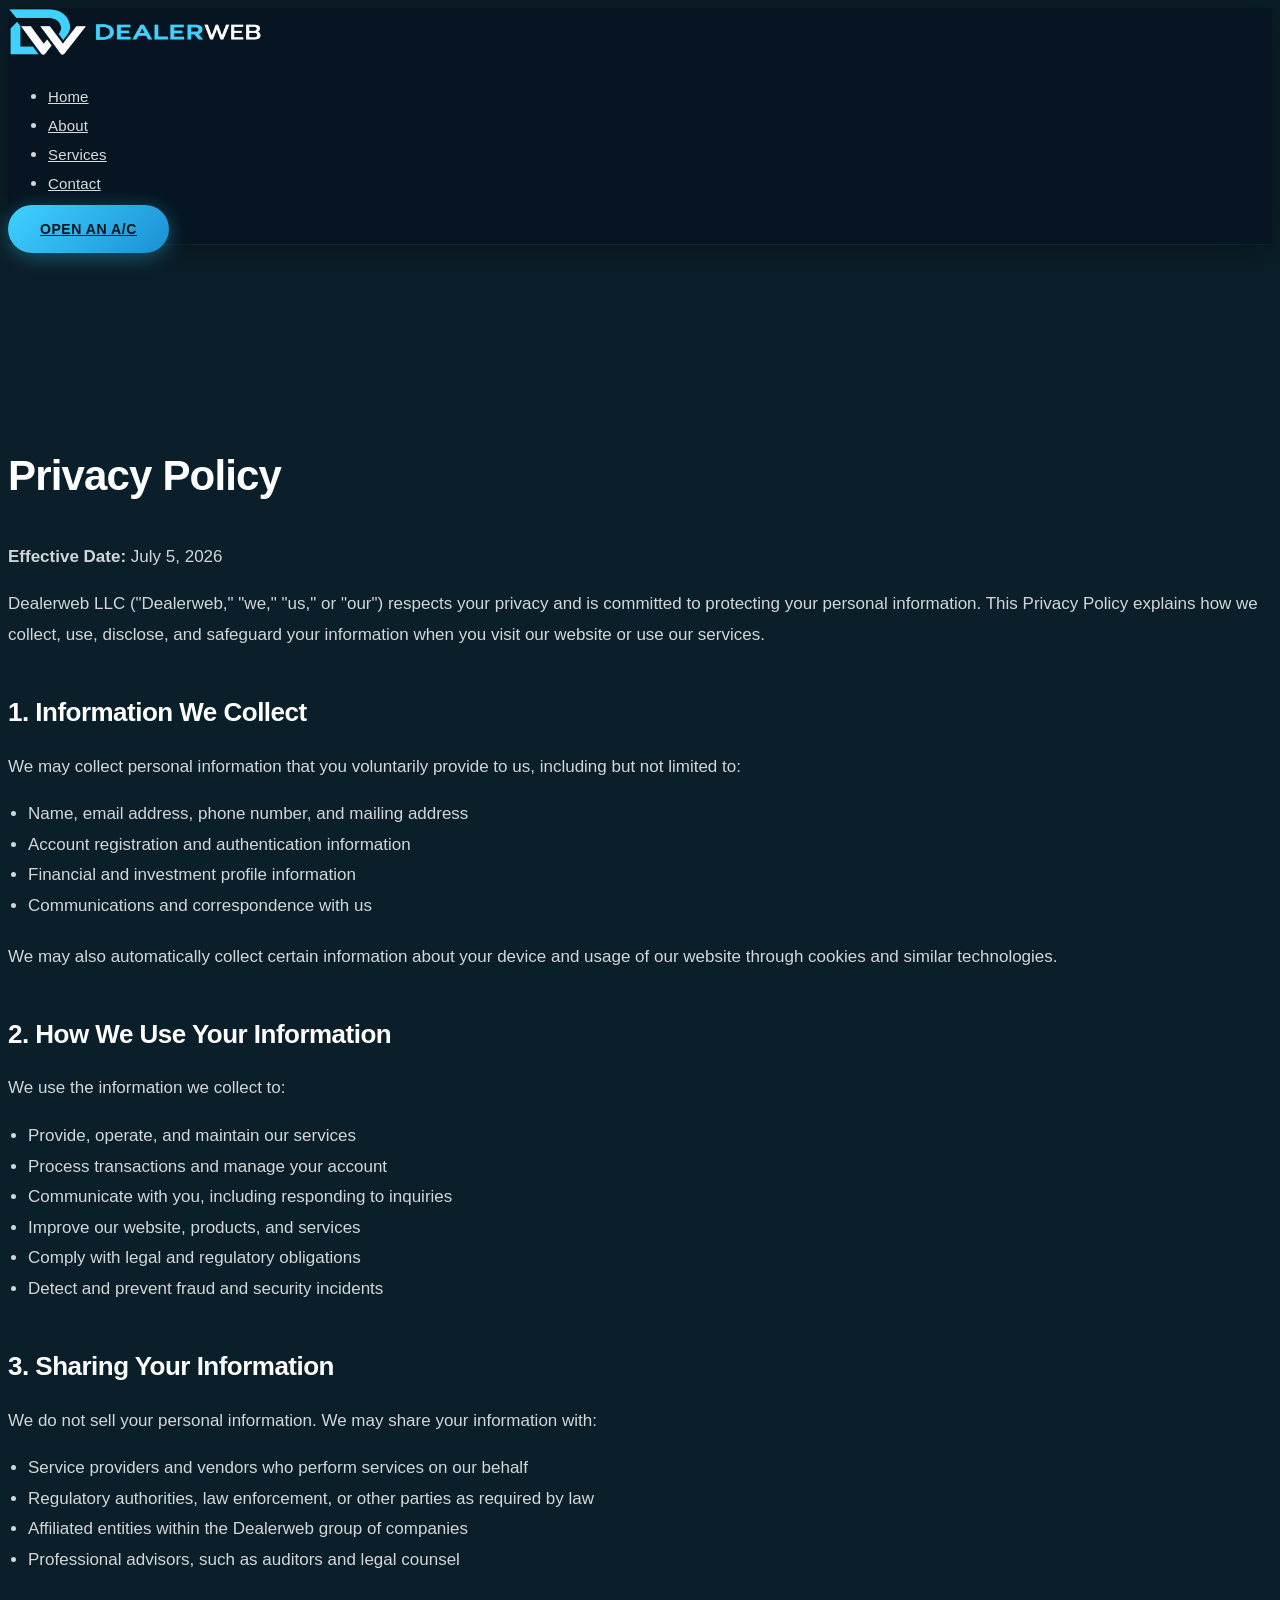
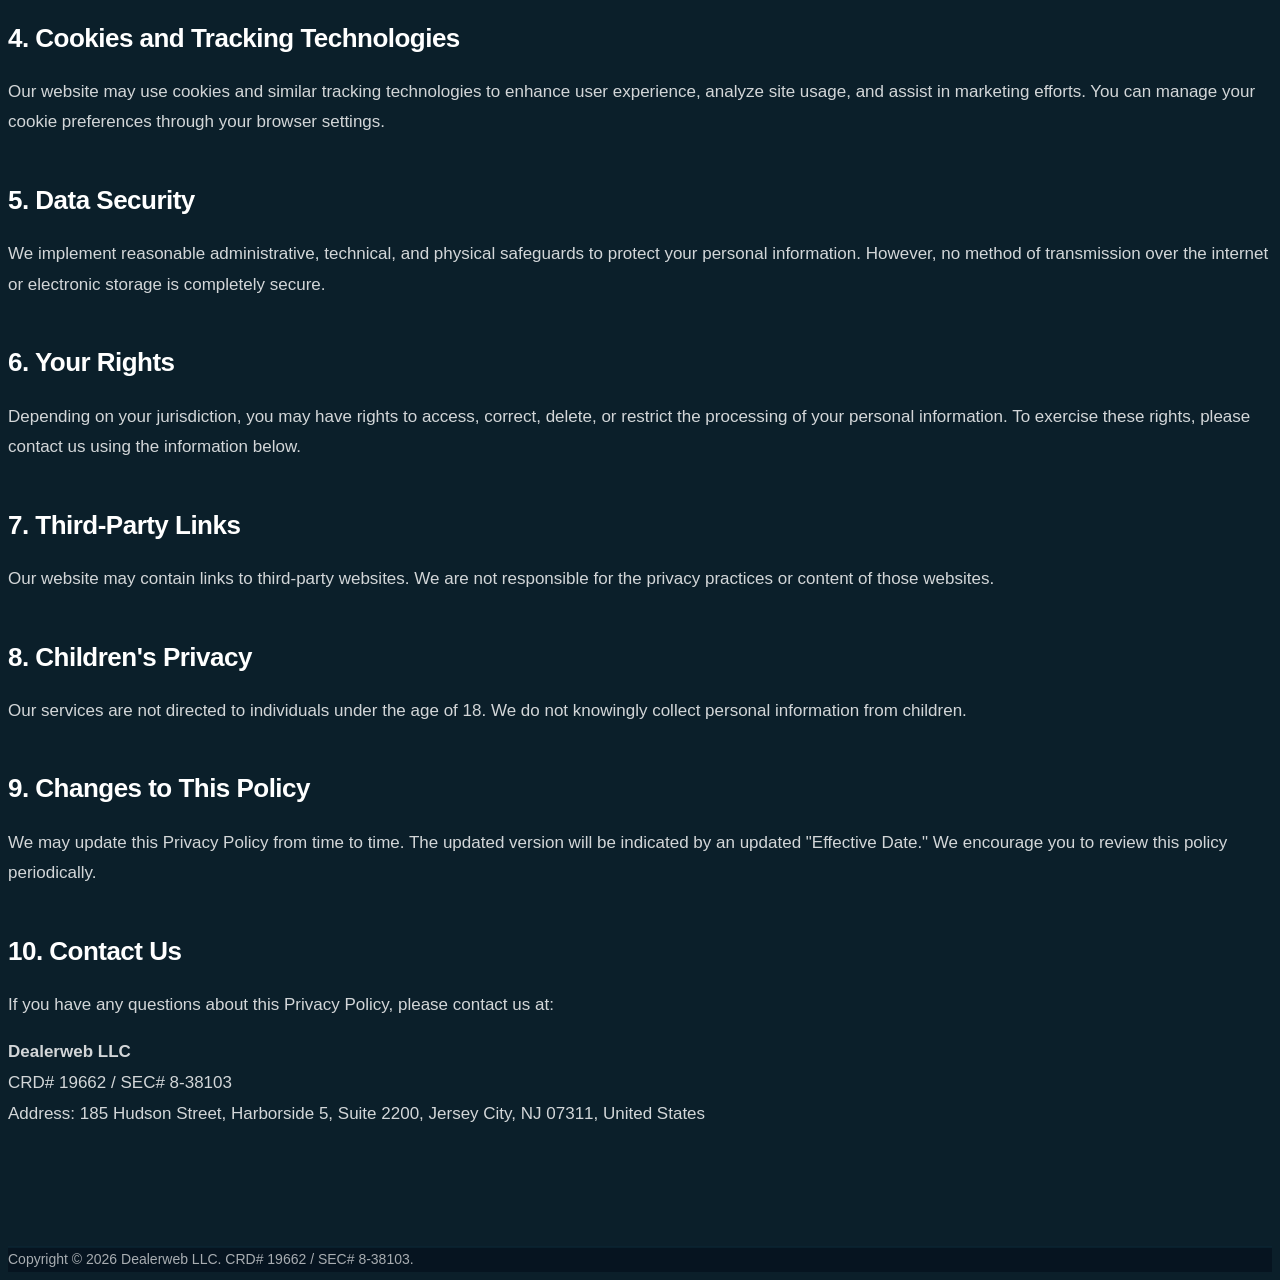
==== commit 9e61b0e6: "Revert to original dark template design with Dealerweb content Restore the previous template layout," ====
--- a/privacy-policy.html
+++ b/privacy-policy.html
@@ -2,61 +2,68 @@
 <html lang="en">
 <head>
 <meta charset="UTF-8">
-<title>Privacy Policy | Dealerweb LLC</title>
+<title>Privacy Policy | Dealerweb</title>
 <meta name="description" content="Privacy Policy for Dealerweb LLC.">
 <meta name="viewport" content="width=device-width, initial-scale=1.0">
 <link rel="shortcut icon" href="assets/images/logo/logoDWW32.png" type="image/png">
 <link rel="icon" href="assets/images/logo/favicon-192.png" type="image/png" sizes="192x192">
-<link rel="apple-touch-icon" href="assets/images/logo/logoDWW60.png">
-<link rel="apple-touch-icon" sizes="76x76" href="assets/images/logo/logoDWW76.png">
-<link rel="apple-touch-icon" sizes="120x120" href="assets/images/logo/logoDWW120.png">
-<link rel="apple-touch-icon" sizes="152x152" href="assets/images/logo/logoDWW150.png">
-<link rel="preconnect" href="https://fonts.googleapis.com">
-<link rel="preconnect" href="https://fonts.gstatic.com" crossorigin>
-<link href="https://fonts.googleapis.com/css2?family=Instrument+Serif:ital@0;1&family=Inter+Tight:wght@300;400;500;600;700&display=swap" rel="stylesheet">
-<link href="assets/css/dealerweb.css" rel="stylesheet">
-<script>document.documentElement.classList.add('js');</script>
+<link href="assets/css/bootstrap.min.css" rel="stylesheet">
+<link href="assets/css/style.css" rel="stylesheet">
+<link href="assets/css/fintech-theme.css" rel="stylesheet">
+<style>
+  .policy-page { padding: 160px 0 100px; }
+  .policy-page h1 { font-size: 42px; margin-bottom: 30px; }
+  .policy-page h2 { font-size: 26px; margin-top: 40px; margin-bottom: 16px; }
+  .policy-page p, .policy-page li { color: rgba(255,255,255,0.82); line-height: 1.8; font-size: 17px; }
+  .policy-page ul { padding-left: 20px; margin-bottom: 20px; }
+  .policy-page a { color: var(--theme-color1); }
+</style>
 </head>
 <body>
+
 <div class="page-wrapper">
 
-  <div class="banner-wrapper" id="top-banner">
-    <div class="banner-content">
-      <div class="text-size-small">Dealerweb LLC</div>
-      <div class="dot"></div>
-      <div class="text-size-small">CRD# 19662 / SEC# 8-38103</div>
-      <div class="dot"></div>
-      <a href="index.html#contact" class="banner-cta"><span class="text-size-small">Get in touch</span><svg viewBox="0 0 24 24" fill="none" stroke="currentColor" stroke-width="1.8" stroke-linecap="round" stroke-linejoin="round" aria-hidden="true"><path d="m9 6 6 6-6 6"/></svg></a>
-    </div>
-    <button class="close-banner" type="button" aria-label="Close banner"><svg viewBox="0 0 24 24" fill="none" stroke="currentColor" stroke-width="1.8" stroke-linecap="round" aria-hidden="true"><path d="M6 6l12 12M18 6 6 18"/></svg></button>
-  </div>
-
-  <header class="navbar" id="navbar">
-    <div class="navbar-container">
-      <a href="index.html" class="navbar-logo" aria-label="Dealerweb LLC"><img src="assets/images/logo/logoDWHorizontal.png" alt="Dealerweb LLC" width="846" height="160"></a>
-      <nav class="navbar-menu" id="navbar-menu">
-        <div class="navbar-menu-left">
-          <a href="index.html#about" class="navbar-link">About</a>
-          <a href="index.html#products" class="navbar-link">Products</a>
-          <a href="index.html#registration" class="navbar-link">Registration</a>
-          <a href="index.html#faq" class="navbar-link">FAQ</a>
-          <a href="index.html#contact" class="navbar-link">Contact</a>
+  <!-- Main Header -->
+  <header class="main-header header-style-one fixed-header">
+    <div class="header-lower">
+      <div class="auto-container">
+        <div class="main-box">
+          <div class="logo-box">
+            <div class="logo">
+              <a href="index.html">
+                <img src="assets/images/logo/logoDWHorizontalWhite.png" alt="Dealerweb" style="height:48px;">
+              </a>
+            </div>
+          </div>
+          <div class="nav-outer">
+            <nav class="nav main-menu">
+              <ul class="navigation">
+                <li><a href="index.html">Home</a></li>
+                <li><a href="index.html#about">About</a></li>
+                <li><a href="index.html#services">Services</a></li>
+                <li><a href="index.html#contact">Contact</a></li>
+              </ul>
+            </nav>
+          </div>
+          <div class="outer-box">
+            <div class="btn-box">
+              <a href="index.html#contact" class="theme-btn btn-style-one">
+                <i class="icon-left fa fa-arrow-right"></i>
+                <span class="btn-title">Open an a/c</span>
+                <i class="icon-right fa fa-arrow-right"></i>
+              </a>
+            </div>
+          </div>
         </div>
-        <div class="navbar-menu-right">
-          <a href="index.html#contact" class="button is-secondary is-border is-small"><span class="btn-arrow is-secondary is-small"><svg viewBox="0 0 24 24" fill="none" stroke="currentColor" stroke-width="1.6" stroke-linecap="round" stroke-linejoin="round" aria-hidden="true"><path d="M4 12h16M14 6l6 6-6 6"/></svg></span><span>Client Portal</span></a>
-          <a href="index.html#contact" class="button is-small"><span class="btn-arrow is-small"><svg viewBox="0 0 24 24" fill="none" stroke="currentColor" stroke-width="1.6" stroke-linecap="round" stroke-linejoin="round" aria-hidden="true"><path d="M4 12h16M14 6l6 6-6 6"/></svg></span><span>Open an a/c</span></a>
-        </div>
-      </nav>
-      <button class="navbar-menu-button" type="button" aria-label="Menu" aria-expanded="false" aria-controls="navbar-menu"><span class="menu-icon"><span></span><span></span><span></span></span></button>
+      </div>
     </div>
   </header>
 
-<main class="main-wrapper">
-  <section class="policy-section">
-    <div class="padding-global">
-      <div class="container-large">
-        <div class="policy-content">
-          <div class="text-badge">Legal</div>
+  <!-- Policy Content -->
+  <section class="policy-page">
+    <div class="auto-container">
+      <div class="row justify-content-center">
+        <div class="col-lg-10">
           <h1>Privacy Policy</h1>
           <p><strong>Effective Date:</strong> July 5, 2026</p>
 
@@ -121,111 +128,24 @@
       </div>
     </div>
   </section>
-</main>
 
-  <footer class="footer-section">
-    <div class="padding-global">
-      <div class="container-large center">
-        <div class="footer-wrapper">
-          <div class="footer-content-menu">
-            <div class="footer-menu-row">
-              <div class="text-footer-heading">Services</div>
-              <div class="menu-wrap">
-                <a href="index.html#about" class="footer-link">Brokerage Services</a>
-                <a href="index.html#products" class="footer-link">Investment Products</a>
-                <a href="index.html#how-it-works" class="footer-link">How It Works</a>
-                <a href="index.html#contact" class="footer-link">Client Support</a>
-              </div>
-            </div>
-            <div class="footer-menu-row">
-              <div class="text-footer-heading">Products</div>
-              <div class="menu-wrap">
-                <a href="index.html#products" class="footer-link">Stocks</a>
-                <a href="index.html#products" class="footer-link">Bonds</a>
-                <a href="index.html#products" class="footer-link">Mutual Funds</a>
-                <a href="index.html#products" class="footer-link">Other Products</a>
-              </div>
-            </div>
-            <div class="footer-menu-row">
-              <div class="text-footer-heading">Company</div>
-              <div class="menu-wrap">
-                <a href="index.html#about" class="footer-link">About Us</a>
-                <a href="index.html#registration" class="footer-link">Registration</a>
-                <a href="index.html#faq" class="footer-link">FAQ</a>
-                <a href="index.html#contact" class="footer-link">Contact</a>
-              </div>
-            </div>
-            <div class="footer-menu-row">
-              <div class="text-footer-heading">Legal</div>
-              <div class="menu-wrap">
-                <a href="privacy-policy.html" class="footer-link">Privacy Policy</a>
-                <a href="terms-of-service.html" class="footer-link">Terms of Service</a>
-              </div>
-            </div>
-          </div>
-          <div class="footer-tag">
-            <img src="assets/images/logo/logoDWHorizontal.png" alt="Dealerweb LLC" width="846" height="160" loading="lazy">
-            <div class="footer-address">
-              <p class="text-color-paragraph text-size-small">185 Hudson Street<br>Harborside 5, Suite 2200<br>Jersey City, NJ 07311, United States</p>
-              <div class="language"><svg viewBox="0 0 24 24" fill="none" stroke="currentColor" stroke-width="1.6" stroke-linecap="round" stroke-linejoin="round" aria-hidden="true"><circle cx="12" cy="12" r="9"/><path d="M3 12h18M12 3a14 14 0 0 1 0 18M12 3a14 14 0 0 0 0 18"/></svg><div class="text-size-small">English (US)</div></div>
-            </div>
+  <!-- Main Footer -->
+  <footer class="main-footer">
+    <div class="auto-container">
+      <div class="footer-bottom">
+        <div class="auto-container">
+          <div class="content-box">
+            <div class="copyright">Copyright &copy; 2026 Dealerweb LLC. CRD# 19662 / SEC# 8-38103.</div>
           </div>
         </div>
-        <div class="footer-policy">
-          <div class="footer-copy text-size-small">&copy; 2026 Dealerweb LLC. CRD# 19662 / SEC# 8-38103.</div>
-          <div class="footer-policy-links">
-            <a href="privacy-policy.html" class="footer-link text-black">Privacy Policy</a>
-            <a href="terms-of-service.html" class="footer-link text-black">Terms of Service</a>
-            <a href="index.html#contact" class="footer-link text-black">Contact</a>
-          </div>
-        </div>
-        <p class="footer-disclaimer">Securities offered through Dealerweb LLC. Investing involves risk, including possible loss of principal. Past performance does not guarantee future results. Nothing on this website is an offer to sell or a solicitation to buy any security.</p>
       </div>
     </div>
   </footer>
 
 </div>
 
-<script>
-(function () {
-  var banner = document.getElementById('top-banner');
-  var closeBtn = banner && banner.querySelector('.close-banner');
-  if (closeBtn) closeBtn.addEventListener('click', function () { banner.style.display = 'none'; });
-
-  var navbar = document.getElementById('navbar');
-  var toggle = navbar.querySelector('.navbar-menu-button');
-  function setNav(open) { navbar.classList.toggle('nav-open', open); toggle.setAttribute('aria-expanded', open ? 'true' : 'false'); }
-  toggle.addEventListener('click', function () { setNav(!navbar.classList.contains('nav-open')); });
-  navbar.querySelectorAll('.navbar-menu a').forEach(function (a) { a.addEventListener('click', function () { setNav(false); }); });
-
-  document.querySelectorAll('.features-expand-btn').forEach(function (b) {
-    b.addEventListener('click', function () { b.closest('.features-card').classList.toggle('open'); });
-  });
-
-  var items = document.querySelectorAll('[data-reveal]');
-  if ('IntersectionObserver' in window) {
-    var io = new IntersectionObserver(function (entries) {
-      entries.forEach(function (e) { if (e.isIntersecting) { e.target.classList.add('in'); io.unobserve(e.target); } });
-    }, { threshold: 0.12, rootMargin: '0px 0px -5% 0px' });
-    items.forEach(function (el) { io.observe(el); });
-    setTimeout(function () { items.forEach(function (el) { el.classList.add('in'); }); }, 4000);
-  } else {
-    items.forEach(function (el) { el.classList.add('in'); });
-  }
-
-  var form = document.getElementById('contact-form');
-  if (form) form.addEventListener('submit', function (e) {
-    e.preventDefault();
-    var CONTACT_EMAIL = ''; /* TODO: set Dealerweb contact email */
-    var name = form.querySelector('[name="name"]').value;
-    var email = form.querySelector('[name="email"]').value;
-    var subject = form.querySelector('[name="subject"]').value || 'Contact from Website';
-    var message = form.querySelector('[name="message"]').value;
-    var body = 'Name: ' + name + '%0AEmail: ' + email + '%0A%0A' + encodeURIComponent(message);
-    window.location.href = 'mailto:' + CONTACT_EMAIL + '?subject=' + encodeURIComponent(subject) + '&body=' + body;
-  });
-})();
-</script>
+<script src="assets/js/jquery.js"></script>
+<script src="assets/js/bootstrap.min.js"></script>
 
 </body>
 </html>
--- a/assets/css/fintech-theme.css
+++ b/assets/css/fintech-theme.css
@@ -0,0 +1,1906 @@
+/* =========================================
+   DEALERWEB — FINTECH DARK THEME
+   =========================================
+   Premium dark navy / glassmorphism design
+   Overrides the Forexy template palette
+   ========================================= */
+
+@import url('https://fonts.googleapis.com/css2?family=Inter:ital,wght@0,300;0,400;0,500;0,600;0,700;0,800;0,900;1,400&display=swap');
+
+/* ─────────────────────────────────────────
+   ROOT VARIABLE OVERRIDE
+   Remaps every original template token to
+   the fintech navy/cyan palette so all
+   selectors using var(--theme-colorX) etc.
+   automatically inherit the new colors.
+───────────────────────────────────────── */
+:root {
+  /* ── Fintech palette tokens ── */
+  --ft-navy:           #0B1F2A;
+  --ft-navy-mid:       #0F2535;
+  --ft-navy-card:      #112230;
+  --ft-navy-deep:      #071520;
+  --ft-accent:         #3FD1FF;
+  --ft-accent-dim:     rgba(63, 209, 255, 0.15);
+  --ft-accent-border:  rgba(63, 209, 255, 0.18);
+  --ft-text:           #FFFFFF;
+  --ft-text-muted:     #8BA8BB;
+  --ft-card-bg:        rgba(17, 34, 48, 0.75);
+  --ft-card-shadow:    0 8px 40px rgba(0, 0, 0, 0.5), 0 1px 0 rgba(63, 209, 255, 0.07) inset;
+  --ft-radius-lg:      20px;
+  --ft-radius-pill:    100px;
+
+  /* ── Remap original Forexy variables ── */
+  /* theme-color1 was lime #ddff93  → cyan accent */
+  --theme-color1:      #3FD1FF;
+  --theme-color1-rgb:  63, 209, 255;
+  --theme-color1-text-color: #071520;
+
+  /* theme-color2 was dark green #003f2f → navy (used as heading/bg base) */
+  --theme-color2:      #0F2535;
+  --theme-color2-rgb:  15, 37, 53;
+  --theme-color2-text-color: #FFFFFF;
+
+  /* theme-color3 was teal #018599 → mid blue */
+  --theme-color3:      #1a90d4;
+  --theme-color3-rgb:  26, 144, 212;
+  --theme-color3-text-color: #FFFFFF;
+
+  /* theme-color4 was muted green-gray #a0b1ac → muted blue */
+  --theme-color4:      #8BA8BB;
+  --theme-color4-rgb:  139, 168, 187;
+
+  /* theme-color5 was light gray #f1f3f3 → dark card bg */
+  --theme-color5:      #112230;
+  --theme-color5-rgb:  17, 34, 48;
+
+  /* theme-color6 was bright green #45DA00 → cyan */
+  --theme-color6:      #3FD1FF;
+
+  /* ── Semantic tokens ── */
+  --text-color:                    #8BA8BB;     /* was green-gray #62736f */
+  --gray-color:                    rgba(63, 209, 255, 0.12);
+  --headings-color:                #FFFFFF;     /* was var(--theme-color2) = dark green */
+  --link-color:                    #3FD1FF;     /* was dark green */
+  --link-hover-color:              #FFFFFF;     /* was lime */
+  --gradient-1:                    linear-gradient(to right, #071520 0%, rgba(7, 21, 32, 0) 100%);
+  --theme-light-background:        #112230;     /* was light gray #f1f3f3 */
+  --theme-light-background-text-color: #FFFFFF;
+  --theme-black:                   #071520;
+  --theme-white-bg:                #0F2535;     /* was white — now dark card bg */
+  --sec-title-subtitle-color:      #3FD1FF;     /* was var(--text-color) = green-gray */
+  --sec-title-color:               #FFFFFF;
+
+  /* keep white tokens as white (used for button/icon text on dark bg) */
+  --theme-color-white:             #FFFFFF;
+  --theme-color-white-rgb:         255, 255, 255;
+  --theme-color-light:             #FFFFFF;
+  --theme-color-dark:              #071520;
+}
+
+/* ─────────────────────────────────────────
+   INLINE SVG ICONS (.si)
+   Replaces Font Awesome — self-contained,
+   no CDN dependency, no 404s
+───────────────────────────────────────── */
+.si {
+  display: inline-block;
+  width: 1em;
+  height: 1em;
+  vertical-align: -0.15em;
+  overflow: visible;
+  flex-shrink: 0;
+}
+.si-lg {
+  width: 1.75em;
+  height: 1.75em;
+  vertical-align: -0.35em;
+}
+.si-2x {
+  width: 2em;
+  height: 2em;
+  vertical-align: -0.4em;
+}
+/* Star ratings (Unicode ★★★★★ text) */
+.banner-rating,
+.testimonial-block .rating {
+  color: #FFCF40;
+  font-size: 18px;
+  letter-spacing: 2px;
+  display: inline-flex;
+  align-items: center;
+  gap: 1px;
+}
+/* Social icon sizing in footer / mobile */
+.footer_socials .si,
+.social-links .si {
+  width: 1em;
+  height: 1em;
+}
+
+
+*,
+body,
+.page-wrapper {
+  font-family: 'Inter', sans-serif !important;
+}
+
+body,
+.page-wrapper {
+  background-color: var(--ft-navy) !important;
+  color: var(--ft-text-muted) !important;
+}
+
+h1, h2, h3, h4, h5, h6 {
+  font-family: 'Inter', sans-serif !important;
+  color: var(--ft-text) !important;
+}
+
+h1 { font-weight: 800 !important; letter-spacing: -0.02em !important; }
+h2 { font-weight: 700 !important; letter-spacing: -0.02em !important; }
+h3 { font-weight: 700 !important; letter-spacing: -0.01em !important; }
+h4 { font-weight: 700 !important; }
+h5 { font-weight: 600 !important; }
+h6 { font-weight: 600 !important; }
+
+p, .text, li, span {
+  font-family: 'Inter', sans-serif !important;
+}
+
+a {
+  color: var(--ft-accent) !important;
+  transition: color 0.2s ease !important;
+}
+a:hover { color: #fff !important; }
+
+/* ─────────────────────────────────────────
+   ACCESSIBILITY / READABILITY BOOST
+   Larger type, stronger contrast, calmer
+   motion for older users and mobile.
+───────────────────────────────────────── */
+body {
+  font-size: 17px !important;
+  line-height: 1.7 !important;
+}
+
+p, .text, li {
+  color: rgba(255, 255, 255, 0.82) !important;
+}
+
+.sec-title .sub-title,
+.sub-title {
+  font-size: 13px !important;
+  letter-spacing: 3px !important;
+}
+
+.theme-btn {
+  font-size: 14px !important;
+  padding: 16px 32px !important;
+  min-height: 48px !important;
+}
+
+.about-one_text,
+.platform-block_one .text,
+.trading-block_two-inner .text,
+.testimonial-block .text,
+.news-block_one .text,
+.accordion-box .acc-content .text {
+  font-size: 17px !important;
+  line-height: 1.75 !important;
+}
+
+.platform-block_one-inner ul {
+  font-size: 16px !important;
+  line-height: 2 !important;
+}
+
+.testimonial-block .text {
+  font-size: 17px !important;
+  line-height: 1.8 !important;
+  font-style: normal !important;
+}
+
+.testimonial-block h5.name {
+  font-size: 18px !important;
+}
+
+.testimonial-block .designation {
+  font-size: 13px !important;
+}
+
+.accordion-box .acc-btn {
+  font-size: 17px !important;
+  line-height: 1.5 !important;
+  padding: 22px 50px 22px 22px !important;
+}
+
+.accordion-box .acc-btn .icon-outer {
+  right: 14px !important;
+  top: 50% !important;
+  transform: translateY(-50%) !important;
+  width: 36px !important;
+  height: 36px !important;
+  line-height: 36px !important;
+}
+
+#contact input,
+#contact textarea,
+#contact select,
+.newsletter-box input[type="email"],
+.form-control {
+  font-size: 17px !important;
+  padding: 16px 22px !important;
+  min-height: 54px !important;
+}
+
+.footer-title {
+  font-size: 13px !important;
+}
+
+.footer-list li a,
+.footer-contact_list li,
+.footer-contact_list li a,
+.footer-bottom .copyright {
+  font-size: 15px !important;
+}
+
+.footer-text {
+  font-size: 15px !important;
+  line-height: 1.7 !important;
+}
+
+/* Reduce motion for users who prefer it */
+@media (prefers-reduced-motion: reduce) {
+  *, *::before, *::after {
+    animation-duration: 0.01ms !important;
+    animation-iteration-count: 1 !important;
+    transition-duration: 0.01ms !important;
+  }
+}
+
+/* Mobile readability */
+@media (max-width: 767.98px) {
+  body { font-size: 16px !important; }
+  .banner-slide .title { font-size: clamp(34px, 10vw, 52px) !important; line-height: 1.1 !important; }
+  .banner-section .text, .banner-slide .text { font-size: 16px !important; }
+  .sec-title h2 { font-size: clamp(30px, 8vw, 40px) !important; }
+  .about-one_text, .platform-block_one .text, .testimonial-block .text, .accordion-box .acc-content .text { font-size: 16px !important; }
+  .theme-btn { font-size: 13px !important; padding: 14px 26px !important; }
+}
+
+/* ─────────────────────────────────────────
+   SECTION TITLES
+───────────────────────────────────────── */
+.sec-title .sub-title,
+.sec-title .sub-title.style-three,
+.sub-title {
+  color: var(--ft-accent) !important;
+  font-size: 13px !important;
+  font-weight: 700 !important;
+  letter-spacing: 3px !important;
+  text-transform: uppercase !important;
+  font-family: 'Inter', sans-serif !important;
+}
+
+.sec-title h2,
+.sec-title h3 {
+  color: var(--ft-text) !important;
+  text-shadow: 0 0 60px rgba(63, 209, 255, 0.12) !important;
+}
+
+.sec-title .text {
+  color: var(--ft-text-muted) !important;
+}
+
+/* ─────────────────────────────────────────
+   BUTTONS — Pill shaped with glow
+───────────────────────────────────────── */
+.theme-btn {
+  border-radius: var(--ft-radius-pill) !important;
+  font-family: 'Inter', sans-serif !important;
+  font-weight: 600 !important;
+  letter-spacing: 0.04em !important;
+  transition: all 0.3s ease !important;
+  text-transform: uppercase !important;
+  font-size: 14px !important;
+  padding: 16px 32px !important;
+  min-height: 48px !important;
+}
+
+.theme-btn .btn-title {
+  font-family: 'Inter', sans-serif !important;
+}
+
+/* Primary button */
+.theme-btn.btn-style-one,
+.theme-btn.btn-style-four {
+  background: linear-gradient(135deg, var(--ft-accent) 0%, #1a90d4 100%) !important;
+  color: var(--ft-navy-deep) !important;
+  border: none !important;
+  padding: 16px 32px !important;
+  box-shadow: 0 4px 20px rgba(63, 209, 255, 0.35) !important;
+}
+.theme-btn.btn-style-one:hover,
+.theme-btn.btn-style-four:hover {
+  box-shadow: 0 8px 36px rgba(63, 209, 255, 0.55) !important;
+  transform: translateY(-2px) !important;
+  color: var(--ft-navy-deep) !important;
+}
+.theme-btn.btn-style-one .btn-title,
+.theme-btn.btn-style-four .btn-title,
+.theme-btn.btn-style-one .icon-left,
+.theme-btn.btn-style-one .icon-right,
+.theme-btn.btn-style-four .icon-left,
+.theme-btn.btn-style-four .icon-right {
+  color: var(--ft-navy-deep) !important;
+}
+
+/* Ghost / Outline button */
+.theme-btn.btn-style-six {
+  background: transparent !important;
+  border: 1px solid var(--ft-accent-border) !important;
+  color: var(--ft-text) !important;
+  border-radius: var(--ft-radius-pill) !important;
+  padding: 12px 28px !important;
+}
+.theme-btn.btn-style-six:hover {
+  background: var(--ft-accent-dim) !important;
+  border-color: var(--ft-accent) !important;
+  color: var(--ft-accent) !important;
+}
+
+/* Crypto / Market card button */
+.theme-btn.btn-style-eight {
+  background: transparent !important;
+  border: 1px solid var(--ft-accent-border) !important;
+  color: var(--ft-accent) !important;
+  padding: 8px 22px !important;
+  font-size: 11px !important;
+  border-radius: var(--ft-radius-pill) !important;
+}
+.theme-btn.btn-style-eight:hover {
+  background: var(--ft-accent-dim) !important;
+  border-color: var(--ft-accent) !important;
+}
+.theme-btn.btn-style-eight .btn-title {
+  color: var(--ft-accent) !important;
+}
+
+/* Text link button */
+.theme-btn.btn-style-five {
+  background: transparent !important;
+  color: var(--ft-accent) !important;
+  border: none !important;
+  padding: 0 !important;
+  box-shadow: none !important;
+  font-size: 12px !important;
+}
+.theme-btn.btn-style-five:hover {
+  color: #fff !important;
+}
+.theme-btn.btn-style-five .btn-title { color: inherit !important; }
+
+/* ─────────────────────────────────────────
+   MAIN HEADER — Glassmorphism
+───────────────────────────────────────── */
+.main-header,
+.main-header.fixed-header {
+  background: rgba(7, 21, 32, 0.85) !important;
+  backdrop-filter: blur(24px) !important;
+  -webkit-backdrop-filter: blur(24px) !important;
+  border-bottom: 1px solid rgba(63, 209, 255, 0.08) !important;
+  box-shadow: 0 4px 40px rgba(0, 0, 0, 0.4) !important;
+}
+
+.main-header .navigation > li > a,
+.main-header .main-menu .navigation > li > a {
+  color: rgba(255, 255, 255, 0.85) !important;
+  font-family: 'Inter', sans-serif !important;
+  font-weight: 500 !important;
+  font-size: 15px !important;
+  letter-spacing: 0.01em !important;
+}
+.main-header .navigation > li > a:hover,
+.main-header .navigation > li.current > a {
+  color: var(--ft-accent) !important;
+}
+
+.main-header .header-lower {
+  background: transparent !important;
+}
+
+/* Sticky header */
+.sticky-header,
+.sticky-header.fixed-header {
+  background: rgba(7, 21, 32, 0.97) !important;
+  backdrop-filter: blur(24px) !important;
+  border-bottom: 1px solid rgba(63, 209, 255, 0.1) !important;
+  box-shadow: 0 4px 30px rgba(0, 0, 0, 0.5) !important;
+}
+
+/* Nav toggler / hamburger */
+.mobile-nav-toggler .icon,
+.mobile-nav-toggler span {
+  color: rgba(255, 255, 255, 0.8) !important;
+}
+
+/* ─────────────────────────────────────────
+   BANNER SECTION
+───────────────────────────────────────── */
+.banner-section {
+  background: linear-gradient(145deg, var(--ft-navy-deep) 0%, var(--ft-navy) 50%, var(--ft-navy-mid) 100%) !important;
+  position: relative;
+  overflow: hidden;
+}
+
+/* Ambient glow behind hero */
+.banner-section::before {
+  content: '';
+  position: absolute;
+  top: -10%;
+  left: 50%;
+  transform: translateX(-50%);
+  width: 900px;
+  height: 600px;
+  background: radial-gradient(ellipse at center, rgba(63, 209, 255, 0.07) 0%, transparent 65%);
+  pointer-events: none;
+  z-index: 0;
+}
+
+.banner-section .inner-container {
+  position: relative;
+  z-index: 1;
+}
+
+/* Hero title — big glow text */
+.banner-section .title,
+.banner-slide .title {
+  font-size: clamp(42px, 5.5vw, 72px) !important;
+  font-weight: 800 !important;
+  line-height: 1.1 !important;
+  color: #fff !important;
+  text-shadow: 0 0 80px rgba(63, 209, 255, 0.18) !important;
+  letter-spacing: -0.02em !important;
+  font-family: 'Inter', sans-serif !important;
+}
+
+.banner-section .title span,
+.banner-slide .title span {
+  color: var(--ft-accent) !important;
+  text-shadow: 0 0 50px rgba(63, 209, 255, 0.45) !important;
+}
+
+.banner-section > * .text,
+.banner-slide .text {
+  color: rgba(255, 255, 255, 0.82) !important;
+  font-size: 18px !important;
+  line-height: 1.75 !important;
+}
+
+/* Banner info pill (top bar) */
+.banner-info {
+  background: rgba(17, 34, 48, 0.65) !important;
+  border: 1px solid var(--ft-accent-border) !important;
+  backdrop-filter: blur(12px) !important;
+  border-radius: 50px !important;
+}
+.banner-info .text,
+.banner-info .left-box .text {
+  color: rgba(255, 255, 255, 0.85) !important;
+}
+.banner-info .right-box {
+  color: #fff !important;
+}
+.banner-info .banner-rating .fa-star {
+  color: #FFCF40 !important;
+}
+.banner-info .right-box i {
+  color: var(--ft-text-muted) !important;
+  font-size: 12px !important;
+}
+
+/* Rotating ring */
+.text-circle-box .outer-circle {
+  border-color: var(--ft-accent-border) !important;
+  background: rgba(17, 34, 48, 0.8) !important;
+  box-shadow: 0 0 60px rgba(63, 209, 255, 0.15), inset 0 0 40px rgba(63, 209, 255, 0.04) !important;
+}
+.text-circle-box svg text,
+.text-circle-box svg textPath,
+.text-circle-box svg textpath {
+  fill: rgba(63, 209, 255, 0.7) !important;
+  font-size: 14px !important;
+  letter-spacing: 5px !important;
+}
+.text-circle-box .center-icon {
+  color: var(--ft-accent) !important;
+  background: rgba(17, 34, 48, 0.6) !important;
+  border-radius: 50% !important;
+  padding: 6px !important;
+}
+/* Company logo inside rotating ring */
+.text-circle-box .center-icon .circle-logo {
+  width: 56px;
+  height: auto;
+  object-fit: contain;
+  display: block;
+}
+
+/* Banner nav arrows */
+.nav-box .swiper-button-prev,
+.nav-box .swiper-button-next {
+  background: rgba(17, 34, 48, 0.8) !important;
+  border: 1px solid var(--ft-accent-border) !important;
+  color: var(--ft-accent) !important;
+  border-radius: 50% !important;
+}
+.nav-box .swiper-button-prev .icon,
+.nav-box .swiper-button-next .icon {
+  color: var(--ft-accent) !important;
+}
+
+/* Bottom stat box */
+.banner-section .bottom-box {
+  background: rgba(17, 34, 48, 0.75) !important;
+  border: 1px solid var(--ft-accent-border) !important;
+  border-radius: 16px !important;
+  backdrop-filter: blur(12px) !important;
+}
+.banner-section .bottom-box .totals {
+  color: var(--ft-accent) !important;
+  font-family: 'Inter', sans-serif !important;
+  font-weight: 700 !important;
+}
+.banner-section .bottom-box .text {
+  color: var(--ft-text-muted) !important;
+}
+
+/* ─────────────────────────────────────────
+   ABOUT SECTION
+───────────────────────────────────────── */
+.about-section {
+  background: var(--ft-navy-deep) !important;
+}
+
+.about-section .title_box {
+  background: linear-gradient(180deg, var(--ft-navy-deep) 0%, var(--ft-navy-mid) 100%) !important;
+}
+
+.about-section .sec-title.light h2 {
+  color: #fff !important;
+  text-shadow: 0 0 60px rgba(63, 209, 255, 0.12) !important;
+}
+
+.about-section .sec-title.light .sub-title {
+  color: var(--ft-accent) !important;
+}
+
+/* Circle border on about image */
+.about-section .circle-border,
+.image-column .circle-border {
+  border-color: var(--ft-accent) !important;
+  box-shadow: 0 0 30px rgba(63, 209, 255, 0.2), 0 0 60px rgba(63, 209, 255, 0.08) !important;
+}
+
+.about-one_text {
+  color: rgba(255, 255, 255, 0.82) !important;
+  font-size: 17px !important;
+  line-height: 1.8 !important;
+  margin-bottom: 20px !important;
+}
+
+/* Right column inner padding for about section */
+.about-section .col-lg-7 .inner-column {
+  padding-left: 20px;
+}
+@media (max-width: 991.98px) {
+  .about-section .col-lg-7 .inner-column {
+    padding-left: 0;
+    margin-top: 30px;
+  }
+}
+
+/* Bulleted lists */
+.list-style-two li {
+  color: rgba(255, 255, 255, 0.85) !important;
+  border-color: rgba(63, 209, 255, 0.08) !important;
+  font-family: 'Inter', sans-serif !important;
+}
+.list-style-two li .fa-check,
+.list-style-two li i {
+  color: var(--ft-accent) !important;
+}
+
+/* ─────────────────────────────────────────
+   INVESTOR PROFILE CARDS (About sidebar)
+───────────────────────────────────────── */
+.investor-profile-cards {
+  list-style: none;
+  margin: 0 0 28px;
+  padding: 0;
+  display: flex;
+  flex-direction: column;
+  gap: 10px;
+}
+/* 2-column grid when inside content column */
+.investor-profile-cards.ipc-grid {
+  display: grid;
+  grid-template-columns: 1fr 1fr;
+  gap: 10px;
+  margin-top: 0;
+  margin-bottom: 0;
+}
+@media (max-width: 575.98px) {
+  .investor-profile-cards.ipc-grid {
+    grid-template-columns: 1fr;
+  }
+}
+.investor-profile-cards li {
+  display: flex;
+  align-items: center;
+  gap: 14px;
+  padding: 14px 16px;
+  background: rgba(255,255,255,0.04);
+  border: 1px solid rgba(63,209,255,0.12);
+  border-radius: 14px;
+  backdrop-filter: blur(10px);
+  transition: border-color 0.25s, background 0.25s, transform 0.2s;
+}
+.investor-profile-cards li:hover {
+  background: rgba(63,209,255,0.07);
+  border-color: rgba(63,209,255,0.35);
+  transform: translateX(4px);
+}
+.ipc-icon {
+  flex-shrink: 0;
+  width: 40px;
+  height: 40px;
+  border-radius: 10px;
+  background: rgba(63,209,255,0.1);
+  border: 1px solid rgba(63,209,255,0.2);
+  display: flex;
+  align-items: center;
+  justify-content: center;
+  color: var(--ft-accent);
+  font-size: 18px;
+}
+.ipc-icon .si {
+  width: 18px;
+  height: 18px;
+}
+.ipc-body {
+  min-width: 0;
+}
+.ipc-label {
+  font-size: 15px;
+  font-weight: 600;
+  color: #fff;
+  line-height: 1.4;
+  display: flex;
+  align-items: center;
+  gap: 6px;
+  flex-wrap: wrap;
+}
+.ipc-desc {
+  font-size: 13px;
+  color: rgba(255,255,255,0.65);
+  margin-top: 3px;
+  line-height: 1.45;
+}
+/* Gold card accent */
+.ipc-gold {
+  border-color: rgba(255,207,64,0.25) !important;
+  background: rgba(255,207,64,0.05) !important;
+}
+.ipc-gold:hover {
+  background: rgba(255,207,64,0.1) !important;
+  border-color: rgba(255,207,64,0.5) !important;
+}
+.ipc-gold .ipc-icon {
+  background: rgba(255,207,64,0.12);
+  border-color: rgba(255,207,64,0.3);
+  color: #FFCF40;
+}
+.ipc-badge {
+  font-size: 11px;
+  font-weight: 700;
+  padding: 3px 9px;
+  border-radius: 20px;
+  background: rgba(255,207,64,0.15);
+  color: #FFCF40;
+  border: 1px solid rgba(255,207,64,0.3);
+  letter-spacing: 0.3px;
+}
+
+.list-style-three {
+  background: var(--ft-card-bg) !important;
+  border: 1px solid var(--ft-accent-border) !important;
+  border-radius: var(--ft-radius-lg) !important;
+  backdrop-filter: blur(10px) !important;
+  box-shadow: var(--ft-card-shadow) !important;
+}
+.list-style-three li {
+  color: rgba(255, 255, 255, 0.85) !important;
+  border-color: rgba(63, 209, 255, 0.08) !important;
+}
+.list-style-three li .fa-check,
+.list-style-three li i {
+  color: var(--ft-accent) !important;
+}
+
+/* ─────────────────────────────────────────
+   FUNFACT / COUNTERS
+───────────────────────────────────────── */
+.funfact-section {
+  background: linear-gradient(180deg, var(--ft-navy-mid) 0%, #0A1C28 100%) !important;
+  position: relative;
+}
+.funfact-section::before {
+  content: '';
+  position: absolute;
+  inset: 0;
+  background: radial-gradient(ellipse at 50% 0%, rgba(63, 209, 255, 0.06) 0%, transparent 60%);
+  pointer-events: none;
+  z-index: 0;
+}
+.funfact-section .auto-container {
+  position: relative;
+  z-index: 1;
+}
+
+/* Fix: style.css uses theme-color1 (now cyan) as bg — override everything */
+.funfact-section .inner-container {
+  background: transparent !important;
+  border-radius: 0 !important;
+  padding-top: 40px !important;
+  padding-bottom: 50px !important;
+}
+
+/* Title — was dark-on-cyan (invisible). Now: white heading with cyan accent */
+.funfact-section .funfact-title,
+.funfact-title {
+  background: none !important;
+  background-color: transparent !important;
+  color: #fff !important;
+  font-family: 'Inter', sans-serif !important;
+  font-size: 28px !important;
+  font-weight: 700 !important;
+  letter-spacing: -0.5px !important;
+  text-transform: none !important;
+  padding: 0 0 14px !important;
+  margin: 0 0 40px !important;
+  display: block !important;
+  border-bottom: 2px solid rgba(63, 209, 255, 0.2) !important;
+  border-radius: 0 !important;
+}
+.funfact-section .funfact-title::after {
+  content: '';
+  display: block;
+  width: 48px;
+  height: 3px;
+  background: var(--ft-accent);
+  border-radius: 2px;
+  margin-top: 10px;
+}
+
+.counter-block .inner-box {
+  background: rgba(255,255,255,0.04) !important;
+  border: 1px solid rgba(63, 209, 255, 0.12) !important;
+  border-radius: 18px !important;
+  backdrop-filter: blur(12px) !important;
+  box-shadow: 0 8px 32px rgba(0,0,0,0.3) !important;
+  padding: 28px 24px 22px !important;
+  transition: transform 0.3s ease, box-shadow 0.3s ease, border-color 0.3s ease !important;
+  display: flex !important;
+  flex-direction: column !important;
+  align-items: flex-start !important;
+  gap: 6px !important;
+}
+.counter-block .inner-box:hover {
+  transform: translateY(-6px) !important;
+  border-color: rgba(63, 209, 255, 0.35) !important;
+  box-shadow: 0 20px 60px rgba(0,0,0,0.5), 0 0 40px rgba(63,209,255,0.1) !important;
+}
+/* Icon */
+.counter-block .icon-box {
+  width: 44px;
+  height: 44px;
+  border-radius: 10px;
+  background: rgba(63,209,255,0.1);
+  border: 1px solid rgba(63,209,255,0.2);
+  display: flex;
+  align-items: center;
+  justify-content: center;
+  margin-bottom: 8px;
+  color: var(--ft-accent);
+}
+.counter-block .icon-box .si {
+  width: 20px !important;
+  height: 20px !important;
+}
+/* Number */
+.counter-block .count-box,
+.counter-block .count-text {
+  color: #fff !important;
+  font-family: 'Inter', sans-serif !important;
+  font-size: 40px !important;
+  font-weight: 800 !important;
+  line-height: 1 !important;
+  letter-spacing: -1px !important;
+}
+/* Label */
+.counter-block .text {
+  color: rgba(255,255,255,0.72) !important;
+  font-family: 'Inter', sans-serif !important;
+  font-size: 15px !important;
+  display: flex !important;
+  align-items: center !important;
+  gap: 6px !important;
+}
+.counter-block .text .si {
+  color: var(--ft-accent) !important;
+  width: 12px !important;
+  height: 12px !important;
+  flex-shrink: 0;
+}
+
+/* ─────────────────────────────────────────
+   CRYPTO / MARKET SECTION
+───────────────────────────────────────── */
+.market-section {
+  background: linear-gradient(180deg, #0A1C28 0%, var(--ft-navy) 100%) !important;
+  position: relative;
+}
+.market-section::before {
+  content: '';
+  position: absolute;
+  inset: 0;
+  background: radial-gradient(ellipse at 50% 30%, rgba(63, 209, 255, 0.05) 0%, transparent 65%);
+  pointer-events: none;
+  z-index: 0;
+}
+.market-section .auto-container,
+.market-section .sec-title {
+  position: relative;
+  z-index: 1;
+}
+
+/* ─── LIVE CRYPTO DASHBOARD ─── */
+.crypto-dashboard {
+  background: rgba(255,255,255,0.025);
+  border: 1px solid rgba(63,209,255,0.15);
+  border-radius: 20px;
+  backdrop-filter: blur(18px);
+  overflow: hidden;
+  box-shadow: 0 24px 80px rgba(0,0,0,0.45), inset 0 1px 0 rgba(255,255,255,0.05);
+  max-width: 980px;
+  margin: 0 auto;
+}
+
+/* Top bar */
+.cd-topbar {
+  background: rgba(63,209,255,0.04);
+  border-bottom: 1px solid rgba(63,209,255,0.1);
+  padding: 18px 28px 0;
+}
+.cd-topbar-left {
+  display: flex;
+  align-items: center;
+  gap: 14px;
+  margin-bottom: 14px;
+}
+.cd-live-badge {
+  display: inline-flex;
+  align-items: center;
+  gap: 7px;
+  background: rgba(63,209,255,0.1);
+  border: 1px solid rgba(63,209,255,0.3);
+  border-radius: 20px;
+  padding: 6px 16px;
+  font-size: 12px;
+  font-weight: 700;
+  color: var(--ft-accent);
+  letter-spacing: 2px;
+}
+.cd-pulse {
+  width: 8px;
+  height: 8px;
+  border-radius: 50%;
+  background: var(--ft-accent);
+  display: inline-block;
+  animation: cd-pulse-anim 1.4s ease infinite;
+  box-shadow: 0 0 6px var(--ft-accent);
+}
+@keyframes cd-pulse-anim {
+  0%,100% { opacity:1; transform:scale(1); }
+  50%      { opacity:0.35; transform:scale(0.65); }
+}
+.cd-subtitle {
+  font-size: 13px;
+  color: rgba(255,255,255,0.55);
+}
+/* Column header */
+.cd-header-cols {
+  display: grid;
+  grid-template-columns: 2.2fr 1.6fr 1fr 1.4fr 0.8fr;
+  padding: 10px 0 10px;
+  font-size: 12px;
+  font-weight: 600;
+  letter-spacing: 1px;
+  text-transform: uppercase;
+  color: rgba(255,255,255,0.55);
+  border-top: 1px solid rgba(255,255,255,0.05);
+}
+
+/* Data rows */
+.cd-row {
+  display: grid;
+  grid-template-columns: 2.2fr 1.6fr 1fr 1.4fr 0.8fr;
+  align-items: center;
+  padding: 15px 28px;
+  border-bottom: 1px solid rgba(255,255,255,0.04);
+  transition: background 0.2s;
+}
+.cd-row:last-child { border-bottom: none; }
+.cd-row:hover { background: rgba(63,209,255,0.035); }
+
+@keyframes flash-up {
+  0%   { background: transparent; }
+  25%  { background: rgba(63,220,130,0.1); }
+  100% { background: transparent; }
+}
+@keyframes flash-down {
+  0%   { background: transparent; }
+  25%  { background: rgba(255,80,80,0.08); }
+  100% { background: transparent; }
+}
+.cd-row.flash-up   { animation: flash-up   0.5s ease; }
+.cd-row.flash-down { animation: flash-down 0.5s ease; }
+
+/* Asset column */
+.c-asset { display: flex; align-items: center; gap: 12px; }
+.cd-logo {
+  width: 42px; height: 42px;
+  border-radius: 11px;
+  display: flex; align-items: center; justify-content: center;
+  font-size: 19px; font-weight: 700;
+  flex-shrink: 0;
+}
+.cd-logo.btc  { background:rgba(247,147,26,0.13); color:#F7931A; border:1px solid rgba(247,147,26,0.25); }
+.cd-logo.eth  { background:rgba(98,126,234,0.13); color:#627EEA; border:1px solid rgba(98,126,234,0.25); }
+.cd-logo.sol  { background:rgba(153,69,255,0.13); color:#9945FF; border:1px solid rgba(153,69,255,0.25); }
+.cd-logo.xrp  { background:rgba(0,170,228,0.13);  color:#00AAE4; border:1px solid rgba(0,170,228,0.25); }
+.cd-logo.doge { background:rgba(194,166,51,0.13);  color:#C2A633; border:1px solid rgba(194,166,51,0.25); }
+.cd-name strong { display:block; font-size:16px; font-weight:600; color:#fff; }
+.cd-name span   { font-size:13px; color:rgba(255,255,255,0.55); }
+
+/* Price */
+.c-price .cd-val {
+  font-size:16px; font-weight:600; color:#fff;
+  font-variant-numeric: tabular-nums;
+  letter-spacing: -0.3px;
+}
+
+/* % badges */
+.cd-pct {
+  font-size:13px; font-weight:600;
+  padding:5px 12px; border-radius:20px;
+  display: inline-block;
+}
+.cd-pct.up   { background:rgba(63,220,130,0.1);  color:#3FDC82; border:1px solid rgba(63,220,130,0.22); }
+.cd-pct.down { background:rgba(255,80,80,0.1);   color:#FF5050; border:1px solid rgba(255,80,80,0.22); }
+
+/* Trend sparkline */
+.c-trend canvas { display:block; }
+
+/* Trade button */
+.cd-btn {
+  display:inline-block;
+  padding:10px 20px;
+  background:rgba(63,209,255,0.09);
+  border:1px solid rgba(63,209,255,0.22);
+  border-radius:9px;
+  font-size:14px; font-weight:600;
+  color:var(--ft-accent);
+  text-decoration:none;
+  transition:background 0.2s, border-color 0.2s, transform 0.15s;
+  white-space:nowrap;
+}
+.cd-btn:hover {
+  background:rgba(63,209,255,0.18);
+  border-color:rgba(63,209,255,0.5);
+  transform:translateY(-1px);
+  color:var(--ft-accent);
+}
+
+/* Footer */
+.cd-footer {
+  display:flex; align-items:center; justify-content:space-between;
+  padding:13px 28px;
+  background:rgba(0,0,0,0.18);
+  border-top:1px solid rgba(255,255,255,0.05);
+  gap:16px; flex-wrap:wrap;
+}
+.cd-footer > span { font-size:13px; color:rgba(255,255,255,0.55); flex:1; }
+.cd-cta-link {
+  font-size:14px; font-weight:600; color:var(--ft-accent);
+  text-decoration:none; display:flex; align-items:center;
+  gap:6px; white-space:nowrap; transition:gap 0.2s;
+}
+.cd-cta-link:hover { gap:10px; color:var(--ft-accent); }
+.cd-cta-link .si   { width:14px; height:14px; }
+
+/* Responsive */
+@media (max-width:767.98px) {
+  .cd-header-cols { display:none; }
+  .cd-topbar { padding:16px 16px 0; }
+  .cd-row {
+    grid-template-columns: 1fr auto;
+    grid-template-rows: auto auto;
+    gap:6px; padding:14px 16px;
+  }
+  .c-trend, .c-action { display:none; }
+  .c-price { text-align:right; }
+  .c-change { grid-column:1; }
+  .cd-footer { padding:12px 16px; }
+}
+
+/* ─────────────────────────────────────────
+   PLATFORM / SERVICES SECTION
+───────────────────────────────────────── */
+.platform-section {
+  background: var(--ft-navy-deep) !important;
+}
+
+.platform-block_one-inner {
+  background: var(--ft-card-bg) !important;
+  border: 1px solid var(--ft-accent-border) !important;
+  border-radius: var(--ft-radius-lg) !important;
+  backdrop-filter: blur(12px) !important;
+  box-shadow: var(--ft-card-shadow) !important;
+  transition: transform 0.3s ease, border-color 0.3s ease !important;
+}
+.platform-block_one-inner:hover {
+  transform: translateY(-4px) !important;
+  border-color: rgba(63, 209, 255, 0.3) !important;
+}
+.platform-block_one-inner .icon,
+.platform-block_one-inner .icon i {
+  color: var(--ft-accent) !important;
+}
+.platform-block_one-inner .icon {
+  background: rgba(63, 209, 255, 0.1) !important;
+  border-radius: 14px !important;
+}
+.platform-block_one h5.title,
+.platform-block_one .title {
+  color: #fff !important;
+  font-family: 'Inter', sans-serif !important;
+  font-weight: 600 !important;
+}
+.platform-block_one .text {
+  color: rgba(255, 255, 255, 0.82) !important;
+  font-size: 17px !important;
+  line-height: 1.75 !important;
+}
+/* Protection guarantee checkmarks */
+.platform-block_one-inner .fa-check {
+  color: var(--ft-accent) !important;
+}
+.platform-block_one-inner li {
+  color: rgba(255, 255, 255, 0.85) !important;
+}
+
+/* Image overlay card */
+.platform-section .guide-outer,
+.platform-section .image .guide-outer {
+  background: rgba(7, 21, 32, 0.82) !important;
+  border: 1px solid var(--ft-accent-border) !important;
+  backdrop-filter: blur(16px) !important;
+  border-radius: var(--ft-radius-lg) !important;
+}
+.platform-section .guide-outer h4 {
+  color: #fff !important;
+}
+
+/* ─────────────────────────────────────────
+   STEPS / HOW IT WORKS
+───────────────────────────────────────── */
+.steps-section {
+  background: linear-gradient(180deg, var(--ft-navy-deep) 0%, var(--ft-navy-mid) 100%) !important;
+  position: relative;
+}
+.steps-section::before {
+  content: '';
+  position: absolute;
+  inset: 0;
+  background: radial-gradient(ellipse at 75% 50%, rgba(63, 209, 255, 0.05) 0%, transparent 60%);
+  pointer-events: none;
+  z-index: 0;
+}
+.steps-section .auto-container {
+  position: relative;
+  z-index: 1;
+}
+
+.step-block_one .inner-box {
+  background: var(--ft-card-bg) !important;
+  border: 1px solid var(--ft-accent-border) !important;
+  border-radius: var(--ft-radius-lg) !important;
+  backdrop-filter: blur(12px) !important;
+  box-shadow: var(--ft-card-shadow) !important;
+}
+.step-block_one.active .inner-box {
+  border-color: rgba(63, 209, 255, 0.4) !important;
+  box-shadow: 0 8px 40px rgba(0, 0, 0, 0.4), 0 0 40px rgba(63, 209, 255, 0.12) !important;
+}
+.step-block_one .post-number span {
+  color: rgba(63, 209, 255, 0.18) !important;
+  font-family: 'Inter', sans-serif !important;
+  font-weight: 900 !important;
+}
+.step-block_one .icon,
+.step-block_one .icon i {
+  color: var(--ft-accent) !important;
+}
+.step-block_one h4.title a {
+  color: #fff !important;
+}
+.step-block_one .text {
+  color: rgba(255, 255, 255, 0.82) !important;
+  font-size: 17px !important;
+  line-height: 1.75 !important;
+}
+.step-block_one .content-box-hover {
+  background: linear-gradient(135deg, rgba(63, 209, 255, 0.12) 0%, rgba(27, 143, 208, 0.08) 100%) !important;
+  border-radius: var(--ft-radius-lg) !important;
+}
+.step-block_one .content-box-number {
+  color: rgba(63, 209, 255, 0.07) !important;
+  font-family: 'Inter', sans-serif !important;
+  font-weight: 900 !important;
+}
+.step-block_one .content-box-hover .title a {
+  color: #fff !important;
+}
+
+/* Steps section title */
+.steps-section .sec-title h2 {
+  color: #fff !important;
+}
+.steps-section .sec-title .text {
+  color: var(--ft-text-muted) !important;
+}
+
+/* ─────────────────────────────────────────
+   TESTIMONIAL SECTION
+───────────────────────────────────────── */
+.testimonial-section {
+  background: var(--ft-navy) !important;
+}
+.testimonial-section .testimonial-bg_color.bg {
+  background: transparent !important;
+}
+
+.testimonial-block .inner-box {
+  background: var(--ft-card-bg) !important;
+  border: 1px solid var(--ft-accent-border) !important;
+  border-radius: var(--ft-radius-lg) !important;
+  backdrop-filter: blur(14px) !important;
+  box-shadow: var(--ft-card-shadow) !important;
+  transition: transform 0.3s ease !important;
+}
+.testimonial-block .inner-box:hover {
+  transform: translateY(-4px) !important;
+}
+.testimonial-block .rating .fa-star {
+  color: #FFCF40 !important;
+}
+.testimonial-block .text {
+  color: rgba(255, 255, 255, 0.85) !important;
+  font-style: normal !important;
+  font-size: 17px !important;
+  line-height: 1.8 !important;
+}
+.testimonial-block h5.name {
+  color: #fff !important;
+  font-family: 'Inter', sans-serif !important;
+  font-weight: 600 !important;
+  font-size: 18px !important;
+}
+.testimonial-block .designation {
+  color: var(--ft-accent) !important;
+  font-size: 13px !important;
+  letter-spacing: 1px !important;
+  text-transform: uppercase !important;
+}
+.testimonial-section .swiper-button-prev,
+.testimonial-section .swiper-button-next,
+.testi-swiper .swiper-button-prev,
+.testi-swiper .swiper-button-next {
+  background: var(--ft-card-bg) !important;
+  border: 1px solid var(--ft-accent-border) !important;
+  color: var(--ft-accent) !important;
+  border-radius: 50% !important;
+}
+.testimonial-section .swiper-button-prev .icon,
+.testimonial-section .swiper-button-next .icon {
+  color: var(--ft-accent) !important;
+}
+.testimonial-section .swiper-pagination-bullet {
+  background: rgba(63, 209, 255, 0.25) !important;
+}
+.testimonial-section .swiper-pagination-bullet-active {
+  background: var(--ft-accent) !important;
+}
+
+/* ─────────────────────────────────────────
+   FAQ SECTION
+───────────────────────────────────────── */
+.faq-section {
+  background: var(--ft-navy-deep) !important;
+}
+
+.accordion-box .accordion.block {
+  background: var(--ft-card-bg) !important;
+  border: 1px solid var(--ft-accent-border) !important;
+  border-radius: var(--ft-radius-lg) !important;
+  backdrop-filter: blur(12px) !important;
+  margin-bottom: 12px !important;
+  overflow: hidden;
+}
+.accordion-box .acc-btn {
+  color: #fff !important;
+  font-family: 'Inter', sans-serif !important;
+  font-weight: 600 !important;
+  font-size: 15px !important;
+}
+.accordion-box .acc-btn .icon-outer {
+  color: var(--ft-accent) !important;
+  background: rgba(63, 209, 255, 0.1) !important;
+  border-radius: 50% !important;
+}
+.accordion-box .acc-btn .icon-outer .icon {
+  color: var(--ft-accent) !important;
+}
+.accordion-box .acc-content .text {
+  color: rgba(255, 255, 255, 0.82) !important;
+  font-size: 17px !important;
+  line-height: 1.75 !important;
+}
+.accordion-box .accordion.block.active-block .acc-btn {
+  color: var(--ft-accent) !important;
+}
+
+/* ─────────────────────────────────────────
+   APP / TRADING-TWO SECTION
+───────────────────────────────────────── */
+.trading-two {
+  background: linear-gradient(180deg, var(--ft-navy-mid) 0%, var(--ft-navy-deep) 100%) !important;
+}
+
+.trading-two .sec-title h2 {
+  color: #fff !important;
+}
+.trading-two .sec-title .text {
+  color: var(--ft-text-muted) !important;
+}
+
+.trading-block_two-inner {
+  background: var(--ft-card-bg) !important;
+  border: 1px solid var(--ft-accent-border) !important;
+  border-radius: var(--ft-radius-lg) !important;
+  backdrop-filter: blur(10px) !important;
+  box-shadow: var(--ft-card-shadow) !important;
+  color: #fff !important;
+  font-family: 'Inter', sans-serif !important;
+  transition: transform 0.3s ease !important;
+}
+.trading-block_two-inner:hover {
+  transform: translateY(-3px) !important;
+}
+.trading-block_two-inner .icon {
+  background: rgba(63, 209, 255, 0.12) !important;
+  border-radius: 50% !important;
+}
+.trading-block_two-inner .icon .fa-check {
+  color: var(--ft-accent) !important;
+}
+.trading-block_two-inner .text {
+  color: rgba(255, 255, 255, 0.82) !important;
+  font-size: 17px !important;
+  line-height: 1.75 !important;
+}
+
+/* ─────────────────────────────────────────
+   PARTNERS / CLIENT SECTION
+───────────────────────────────────────── */
+.client-section {
+  background: var(--ft-navy-deep) !important;
+  border-top: 1px solid rgba(63, 209, 255, 0.06) !important;
+  border-bottom: 1px solid rgba(63, 209, 255, 0.06) !important;
+}
+.client-section .outer-box {
+  background: var(--ft-card-bg) !important;
+  border: 1px solid var(--ft-accent-border) !important;
+  border-radius: var(--ft-radius-lg) !important;
+  backdrop-filter: blur(10px) !important;
+}
+.client-section .title-box h5 {
+  color: #fff !important;
+  font-family: 'Inter', sans-serif !important;
+}
+.client-section .title-box .icon {
+  color: var(--ft-accent) !important;
+}
+
+/* ─────────────────────────────────────────
+   NEWS SECTION
+───────────────────────────────────────── */
+.news-section {
+  background: var(--ft-navy) !important;
+}
+
+.news-block_one .inner-box {
+  background: var(--ft-card-bg) !important;
+  border: 1px solid var(--ft-accent-border) !important;
+  border-radius: var(--ft-radius-lg) !important;
+  backdrop-filter: blur(12px) !important;
+  box-shadow: var(--ft-card-shadow) !important;
+  overflow: hidden;
+  transition: transform 0.3s ease, box-shadow 0.3s ease, border-color 0.3s ease !important;
+}
+.news-block_one .inner-box:hover {
+  transform: translateY(-5px) !important;
+  border-color: rgba(63, 209, 255, 0.32) !important;
+  box-shadow: 0 20px 60px rgba(0, 0, 0, 0.5), 0 0 30px rgba(63, 209, 255, 0.08) !important;
+}
+
+.news-block_one .content-box {
+  background: transparent !important;
+}
+.news-block_one h4.title a {
+  color: #fff !important;
+  font-family: 'Inter', sans-serif !important;
+  font-weight: 600 !important;
+}
+.news-block_one h4.title a:hover {
+  color: var(--ft-accent) !important;
+}
+.news-block_one .text {
+  color: rgba(255, 255, 255, 0.82) !important;
+  font-size: 16px !important;
+  line-height: 1.7 !important;
+}
+.news-block_one .date {
+  background: rgba(63, 209, 255, 0.1) !important;
+  color: var(--ft-accent) !important;
+  font-family: 'Inter', sans-serif !important;
+  font-weight: 700 !important;
+  border-radius: 8px !important;
+}
+.news-block_one .date span {
+  color: rgba(255, 255, 255, 0.65) !important;
+}
+.news-block_one .meta li {
+  color: rgba(255, 255, 255, 0.65) !important;
+  font-size: 13px !important;
+}
+.news-block_one .meta li i {
+  color: var(--ft-accent) !important;
+}
+
+/* ─────────────────────────────────────────
+   CONTACT SECTION
+───────────────────────────────────────── */
+#contact.faq-section {
+  background: linear-gradient(180deg, var(--ft-navy-mid) 0%, var(--ft-navy-deep) 100%) !important;
+}
+
+#contact .sec-title .sub-title {
+  color: var(--ft-accent) !important;
+}
+#contact h2 {
+  color: #fff !important;
+}
+
+#contact input,
+#contact textarea,
+#contact select {
+  background: rgba(255, 255, 255, 0.05) !important;
+  border: 1px solid var(--ft-accent-border) !important;
+  color: #fff !important;
+  border-radius: 12px !important;
+  font-family: 'Inter', sans-serif !important;
+  transition: border-color 0.25s ease, box-shadow 0.25s ease !important;
+}
+#contact input:focus,
+#contact textarea:focus {
+  border-color: rgba(63, 209, 255, 0.45) !important;
+  outline: none !important;
+  box-shadow: 0 0 0 3px rgba(63, 209, 255, 0.1) !important;
+}
+#contact input::placeholder,
+#contact textarea::placeholder {
+  color: var(--ft-text-muted) !important;
+}
+#contact strong {
+  color: #fff !important;
+}
+#contact .fa-phone,
+#contact .fa-envelope,
+#contact .fa-map-marker-alt {
+  color: var(--ft-accent) !important;
+}
+
+/* ─────────────────────────────────────────
+   FOOTER
+───────────────────────────────────────── */
+.main-footer {
+  background: var(--ft-navy-deep) !important;
+  border-top: 1px solid rgba(63, 209, 255, 0.07) !important;
+}
+
+.main-footer .upper-box {
+  background: var(--ft-card-bg) !important;
+  border: 1px solid var(--ft-accent-border) !important;
+  border-radius: var(--ft-radius-lg) !important;
+  backdrop-filter: blur(12px) !important;
+}
+.main-footer .upper-box h4 {
+  color: #fff !important;
+  font-family: 'Inter', sans-serif !important;
+  font-weight: 600 !important;
+  line-height: 1.55 !important;
+  font-size: 20px !important;
+}
+
+/* Newsletter form */
+.newsletter-box .form-group {
+  background: rgba(255, 255, 255, 0.05) !important;
+  border: 1px solid var(--ft-accent-border) !important;
+  border-radius: 50px !important;
+  overflow: hidden;
+}
+.newsletter-box input[type="email"] {
+  background: transparent !important;
+  color: #fff !important;
+  font-family: 'Inter', sans-serif !important;
+}
+.newsletter-box input[type="email"]::placeholder {
+  color: var(--ft-text-muted) !important;
+}
+.newsletter-box button,
+.newsletter-box .theme-btn {
+  background: linear-gradient(135deg, var(--ft-accent), #1a90d4) !important;
+  color: var(--ft-navy-deep) !important;
+  border-radius: 50% !important;
+}
+
+.footer-text {
+  color: rgba(255, 255, 255, 0.75) !important;
+  font-family: 'Inter', sans-serif !important;
+  font-size: 15px !important;
+  line-height: 1.7 !important;
+}
+
+.footer-title {
+  color: #fff !important;
+  font-family: 'Inter', sans-serif !important;
+  font-weight: 700 !important;
+  letter-spacing: 1px !important;
+  text-transform: uppercase !important;
+  font-size: 13px !important;
+}
+
+.footer-list li a {
+  color: rgba(255, 255, 255, 0.75) !important;
+  font-family: 'Inter', sans-serif !important;
+  font-size: 15px !important;
+}
+.footer-list li a:hover {
+  color: var(--ft-accent) !important;
+}
+.footer-list li {
+  border-color: rgba(63, 209, 255, 0.06) !important;
+}
+
+.footer-contact_list li,
+.footer-contact_list li a {
+  color: rgba(255, 255, 255, 0.75) !important;
+  font-family: 'Inter', sans-serif !important;
+  font-size: 15px !important;
+}
+.footer-contact_list li a:hover {
+  color: var(--ft-accent) !important;
+}
+.footer-contact_list li i {
+  color: var(--ft-accent) !important;
+}
+
+.footer-bottom {
+  background: rgba(7, 21, 32, 0.85) !important;
+  border-top: 1px solid rgba(63, 209, 255, 0.06) !important;
+}
+.footer-bottom .copyright,
+.footer-bottom .copyright a {
+  color: rgba(255, 255, 255, 0.65) !important;
+  font-family: 'Inter', sans-serif !important;
+  font-size: 14px !important;
+}
+.footer-bottom .copyright a:hover {
+  color: var(--ft-accent) !important;
+}
+
+.footer-bottom .footer_socials a {
+  color: rgba(255, 255, 255, 0.75) !important;
+  background: rgba(17, 34, 48, 0.8) !important;
+  border: 1px solid var(--ft-accent-border) !important;
+  border-radius: 50% !important;
+  width: 42px !important;
+  height: 42px !important;
+  display: inline-flex !important;
+  align-items: center !important;
+  justify-content: center !important;
+  transition: all 0.25s ease !important;
+  margin: 0 3px !important;
+}
+.footer-bottom .footer_socials a:hover {
+  background: var(--ft-accent-dim) !important;
+  color: var(--ft-accent) !important;
+  border-color: rgba(63, 209, 255, 0.5) !important;
+}
+
+/* ─────────────────────────────────────────
+   MOBILE MENU
+───────────────────────────────────────── */
+.mobile-menu .menu-box {
+  background: #071520 !important;
+  border-right: 1px solid rgba(63, 209, 255, 0.1) !important;
+}
+.mobile-menu .menu-backdrop {
+  background: rgba(7, 21, 32, 0.92) !important;
+}
+.mobile-menu .upper-box {
+  border-bottom: 1px solid rgba(63, 209, 255, 0.08) !important;
+}
+.mobile-menu .close-btn .icon {
+  color: var(--ft-text-muted) !important;
+}
+.mobile-menu .navigation li a {
+  color: rgba(255, 255, 255, 0.9) !important;
+  font-family: 'Inter', sans-serif !important;
+  font-weight: 500 !important;
+  font-size: 17px !important;
+  padding: 14px 20px !important;
+}
+.mobile-menu .navigation li a:hover {
+  color: var(--ft-accent) !important;
+}
+.mobile-menu .contact-list-one li .icon {
+  color: var(--ft-accent) !important;
+}
+.mobile-menu .contact-list-one .title {
+  color: rgba(255, 255, 255, 0.55) !important;
+  font-size: 12px !important;
+}
+.mobile-menu .contact-list-one .text,
+.mobile-menu .contact-list-one .text a {
+  color: #fff !important;
+  font-size: 15px !important;
+}
+.mobile-menu .social-links a {
+  background: rgba(63, 209, 255, 0.08) !important;
+  border: 1px solid var(--ft-accent-border) !important;
+  color: rgba(255, 255, 255, 0.75) !important;
+}
+.mobile-menu .social-links a:hover {
+  background: var(--ft-accent-dim) !important;
+  color: var(--ft-accent) !important;
+}
+
+/* ─────────────────────────────────────────
+   SEARCH POPUP
+───────────────────────────────────────── */
+.search-popup {
+  background: rgba(7, 21, 32, 0.97) !important;
+  backdrop-filter: blur(24px) !important;
+}
+.search-popup .form-group input {
+  background: var(--ft-card-bg) !important;
+  border: 1px solid var(--ft-accent-border) !important;
+  color: #fff !important;
+  border-radius: 12px !important;
+  font-family: 'Inter', sans-serif !important;
+}
+.search-popup .form-group button {
+  color: var(--ft-accent) !important;
+}
+.search-back-drop {
+  background: rgba(7, 21, 32, 0.85) !important;
+}
+.close-search {
+  color: var(--ft-text-muted) !important;
+}
+
+/* ─────────────────────────────────────────
+   PRELOADER
+───────────────────────────────────────── */
+.preloader {
+  background: var(--ft-navy-deep) !important;
+}
+
+/* ─────────────────────────────────────────
+   HARDCODED COLOR OVERRIDES
+   These selectors in style.css have colors
+   that can't be fixed via variable remapping
+───────────────────────────────────────── */
+
+/* ── Body & page default ── */
+body {
+  background-color: var(--ft-navy) !important;
+  color: var(--ft-text-muted) !important;
+}
+
+/* ── Nav dropdown menus ── */
+.main-menu .navigation > li > ul,
+.main-menu .navigation > li > ul > li > ul,
+.main-menu .navigation > li > ul li a,
+.sticky-header .navigation > li > ul {
+  background-color: #071520 !important;
+  border: 1px solid var(--ft-accent-border) !important;
+}
+.main-menu .navigation > li > ul li a {
+  color: rgba(255, 255, 255, 0.8) !important;
+}
+.main-menu .navigation > li > ul li a:hover {
+  color: var(--ft-accent) !important;
+  background-color: rgba(63, 209, 255, 0.06) !important;
+}
+
+/* ── Testimonial bg color block ── */
+.testimonial-section .testimonial-bg_color,
+.testimonial-section .testimonial-bg_color.bg {
+  background-color: transparent !important;
+  background: transparent !important;
+}
+
+/* ── Market blocks — icon bg was #f1f3f3 light gray ── */
+.market-block_one .left-box .icon {
+  background-color: rgba(63, 209, 255, 0.1) !important;
+  color: var(--ft-accent) !important;
+}
+.market-block_one .left-box .down {
+  color: #FF6B6B !important;
+  background-color: rgba(255, 107, 107, 0.1) !important;
+}
+
+/* ── Footer title underline — was lime→green gradient ── */
+.main-footer .footer-title::before,
+.main-footer .footer-title:before {
+  background-image: linear-gradient(to right, #3FD1FF, #1a90d4, #0F2535) !important;
+}
+
+/* ── Accordion / FAQ ── */
+.accordion-box .accordion.block .acc-btn {
+  background-color: transparent !important;
+}
+.accordion-box .accordion.block .acc-content {
+  background-color: rgba(17, 34, 48, 0.5) !important;
+}
+
+/* ── Steps section number hover text ── */
+.step-block_one .inner-box .content-box-hover .title a,
+.step-block_one .inner-box .content-box-hover h4 a {
+  color: #ffffff !important;
+}
+
+/* ── Search, form inputs global ── */
+input[type="text"],
+input[type="email"],
+input[type="search"],
+input[type="tel"],
+input[type="number"],
+textarea,
+select {
+  background-color: rgba(17, 34, 48, 0.7) !important;
+  border-color: var(--ft-accent-border) !important;
+  color: #fff !important;
+  font-size: 17px !important;
+  min-height: 54px !important;
+  padding: 14px 20px !important;
+  border-radius: 12px !important;
+}
+input::placeholder,
+textarea::placeholder {
+  color: rgba(255, 255, 255, 0.55) !important;
+}
+
+/* ── Social icons ── */
+.social-icon-two li a {
+  background-color: rgba(17, 34, 48, 0.9) !important;
+  border: 1px solid var(--ft-accent-border) !important;
+}
+.social-icon-two li a:hover::before {
+  background-color: var(--ft-accent) !important;
+}
+
+/* ── News block date ── */
+.news-block_one .info-box .date {
+  background: rgba(63, 209, 255, 0.1) !important;
+  color: var(--ft-accent) !important;
+}
+
+/* ── Swiper pagination dots ── */
+.swiper-pagination-bullet {
+  background: rgba(63, 209, 255, 0.25) !important;
+  opacity: 1 !important;
+}
+.swiper-pagination-bullet-active {
+  background: var(--ft-accent) !important;
+}
+
+/* ── Progress bars ── */
+.progress-bar,
+.skill-bar .bar-inner .bar {
+  background-color: var(--ft-accent) !important;
+}
+
+/* ─────────────────────────────────────────
+   FIX 404 MISSING IMAGES FROM STYLE.CSS
+───────────────────────────────────────── */
+
+/* Banner slide backgrounds — fintech trading photos with dark navy overlay */
+.banner-section .bg-slide-1 {
+  background-image: url(../images/banner/slide-1.jpg) !important;
+  background-size: cover !important;
+  background-position: center !important;
+}
+.banner-section .bg-slide-2 {
+  background-image: url(../images/banner/slide-2.jpg) !important;
+  background-size: cover !important;
+  background-position: center !important;
+}
+.banner-section .bg-slide-1::before,
+.banner-section .bg-slide-2::before {
+  background-image: none !important;
+  background: linear-gradient(100deg, rgba(4,15,30,0.88) 0%, rgba(4,15,30,0.70) 60%, rgba(4,15,30,0.45) 100%) !important;
+}
+
+/* vector.png — decorative underline behind hero title span */
+.banner-section .outer-box .content-column .inner-column .title span::before,
+.banner-section .outer-box .content-column .inner-column .title span:before {
+  background-image: none !important;
+  display: none !important;
+}
+
+/* Testimonial mask image — removes wavy clipping mask */
+.testimonial-block .inner-box {
+  -webkit-mask-image: none !important;
+          mask-image: none !important;
+}
+
+/* exchange.svg — all occurrences (pricing, market name span) */
+.pricing-block_one .upper-box .name span::before,
+.pricing-block_one .upper-box .name span:before,
+.market-block_one .left-box .name span::before,
+.market-block_one .left-box .name span:before {
+  background: none !important;
+  display: none !important;
+}
+
+/* lines.svg — decorative beside platform guide icon */
+.platform-section .guide-outer .icon::before,
+.platform-section .guide-outer .icon:before {
+  background: none !important;
+  display: none !important;
+}
+
+/* ─────────────────────────────────────────
+   BUTTON ICON BOXES (icon-left / icon-right)
+   The template makes <i class="icon-left/right">
+   into 28×28px colored squares — they show as
+   rectangles in the fintech pill button style.
+   Hide them; buttons display just the text.
+───────────────────────────────────────── */
+.theme-btn .icon-left,
+.theme-btn .icon-right {
+  display: none !important;
+}
+/* Keep btn-title normally positioned without the animated translate */
+.theme-btn .btn-title {
+  transform: none !important;
+  -webkit-transform: none !important;
+}
+::-webkit-scrollbar {
+  width: 6px;
+}
+::-webkit-scrollbar-track {
+  background: var(--ft-navy-deep);
+}
+::-webkit-scrollbar-thumb {
+  background: rgba(63, 209, 255, 0.3);
+  border-radius: 3px;
+}
+::-webkit-scrollbar-thumb:hover {
+  background: rgba(63, 209, 255, 0.6);
+}
+
+/* ─────────────────────────────────────────
+   TEXT SELECTION
+───────────────────────────────────────── */
+::selection {
+  background: var(--ft-accent) !important;
+  color: var(--ft-navy-deep) !important;
+}
+::-moz-selection {
+  background: var(--ft-accent) !important;
+  color: var(--ft-navy-deep) !important;
+}
+
+/* ─────────────────────────────────────────
+   MOBILE UX FIXES
+   Larger tap targets, smoother scrolling,
+   fix sticky hover/focus states on touch.
+───────────────────────────────────────── */
+html {
+  scroll-behavior: smooth;
+}
+
+a, button, .theme-btn, .cd-btn, .accordion-box .acc-btn, .mobile-nav-toggler, .swiper-button-prev, .swiper-button-next {
+  touch-action: manipulation;
+}
+
+.theme-btn, .cd-btn, .accordion-box .acc-btn {
+  min-height: 48px;
+}
+
+@media (max-width: 991.98px) {
+  .main-header .header-lower .logo-box {
+    padding: 14px 0 !important;
+  }
+  .mobile-nav-toggler {
+    width: 48px !important;
+    height: 48px !important;
+  }
+  .mobile-nav-toggler .si {
+    width: 1.5em !important;
+    height: 1.5em !important;
+  }
+}
+
+@media (max-width: 767.98px) {
+  .testimonial-section .swiper-slide {
+    height: auto !important;
+  }
+  .testimonial-block .inner-box {
+    padding: 24px !important;
+  }
+  .testimonial-section .swiper-navs-box {
+    margin-top: 24px !important;
+  }
+  .swiper-button-prev, .swiper-button-next {
+    width: 44px !important;
+    height: 44px !important;
+  }
+  .step-block_one .inner-box {
+    padding: 28px 22px !important;
+  }
+  .platform-block_one-inner {
+    padding: 28px 22px !important;
+  }
+  .accordion-box .acc-btn {
+    padding: 20px 48px 20px 20px !important;
+  }
+  .accordion-box .acc-btn .icon-outer {
+    width: 34px !important;
+    height: 34px !important;
+    line-height: 34px !important;
+    right: 12px !important;
+  }
+}
+
+/* Ensure mobile menu links close menu and scroll smoothly */
+.mobile-menu .navigation li a {
+  -webkit-tap-highlight-color: transparent;
+}
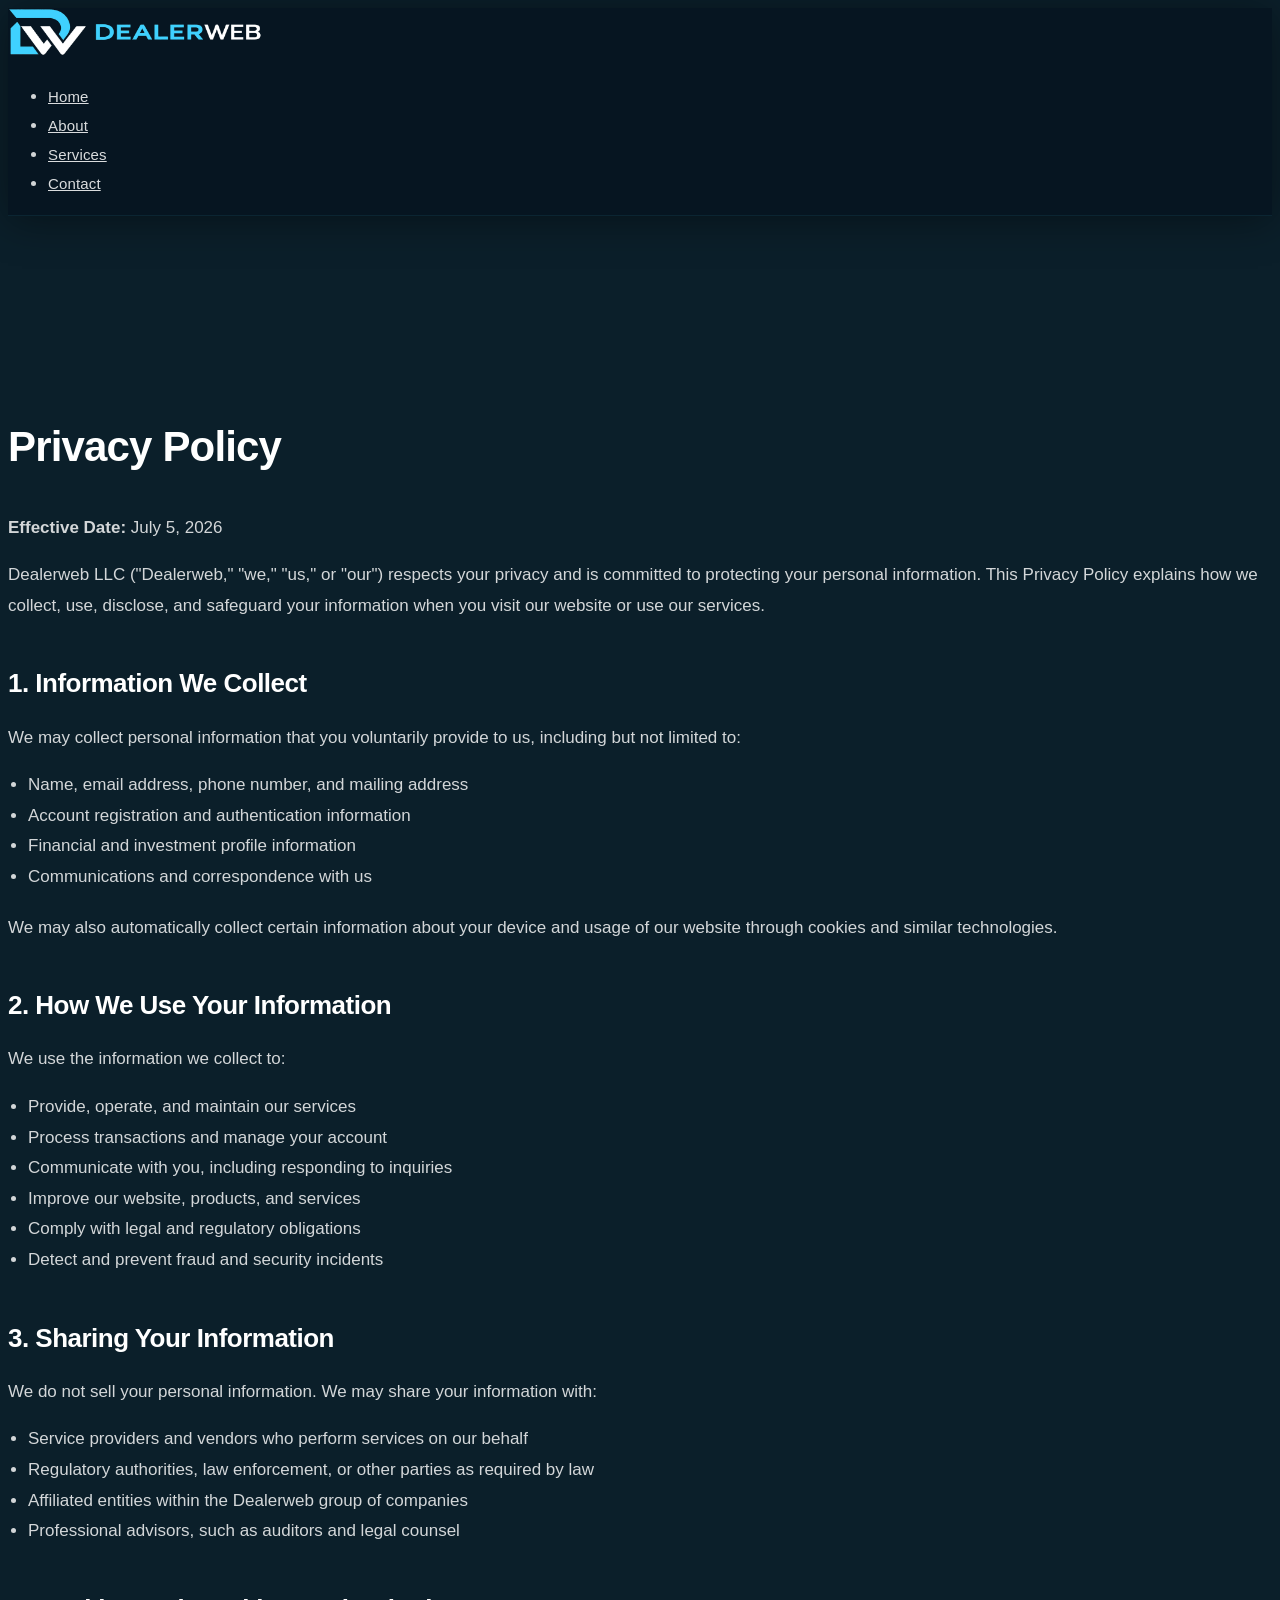
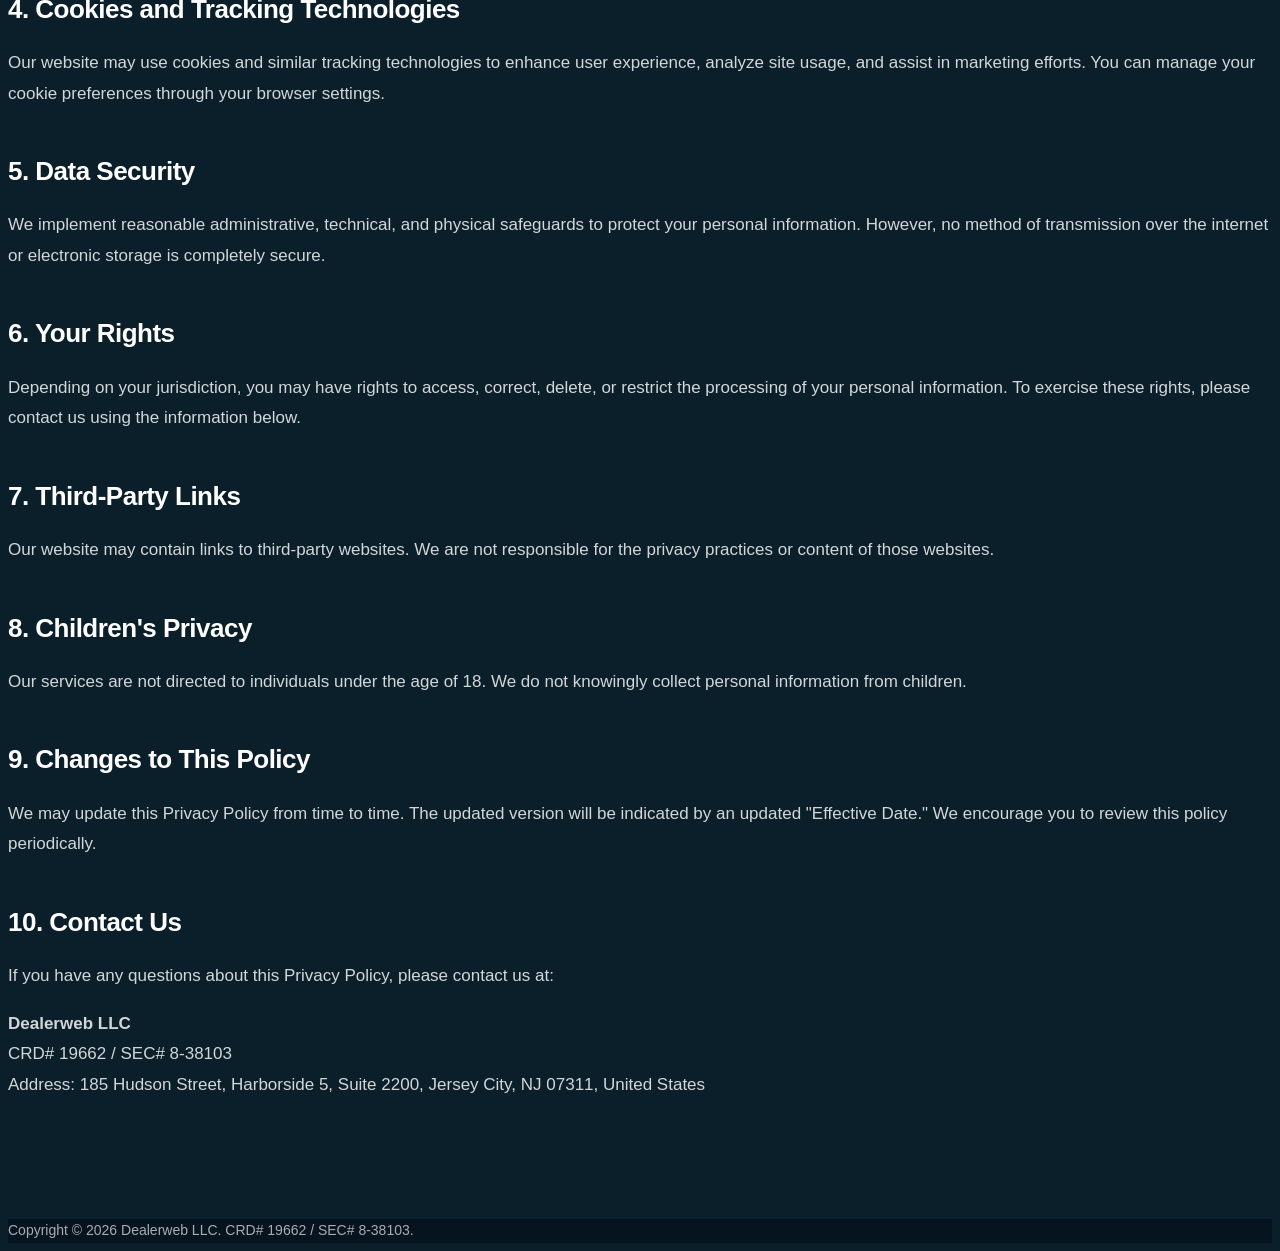
==== commit 93732479: "Remove Client Portal and Open an a/c header buttons Co-Authored-By: Claude Fable 5.2 <noreply@anthro" ====
--- a/privacy-policy.html
+++ b/privacy-policy.html
@@ -44,15 +44,6 @@
                 <li><a href="index.html#contact">Contact</a></li>
               </ul>
             </nav>
-          </div>
-          <div class="outer-box">
-            <div class="btn-box">
-              <a href="index.html#contact" class="theme-btn btn-style-one">
-                <i class="icon-left fa fa-arrow-right"></i>
-                <span class="btn-title">Open an a/c</span>
-                <i class="icon-right fa fa-arrow-right"></i>
-              </a>
-            </div>
           </div>
         </div>
       </div>
